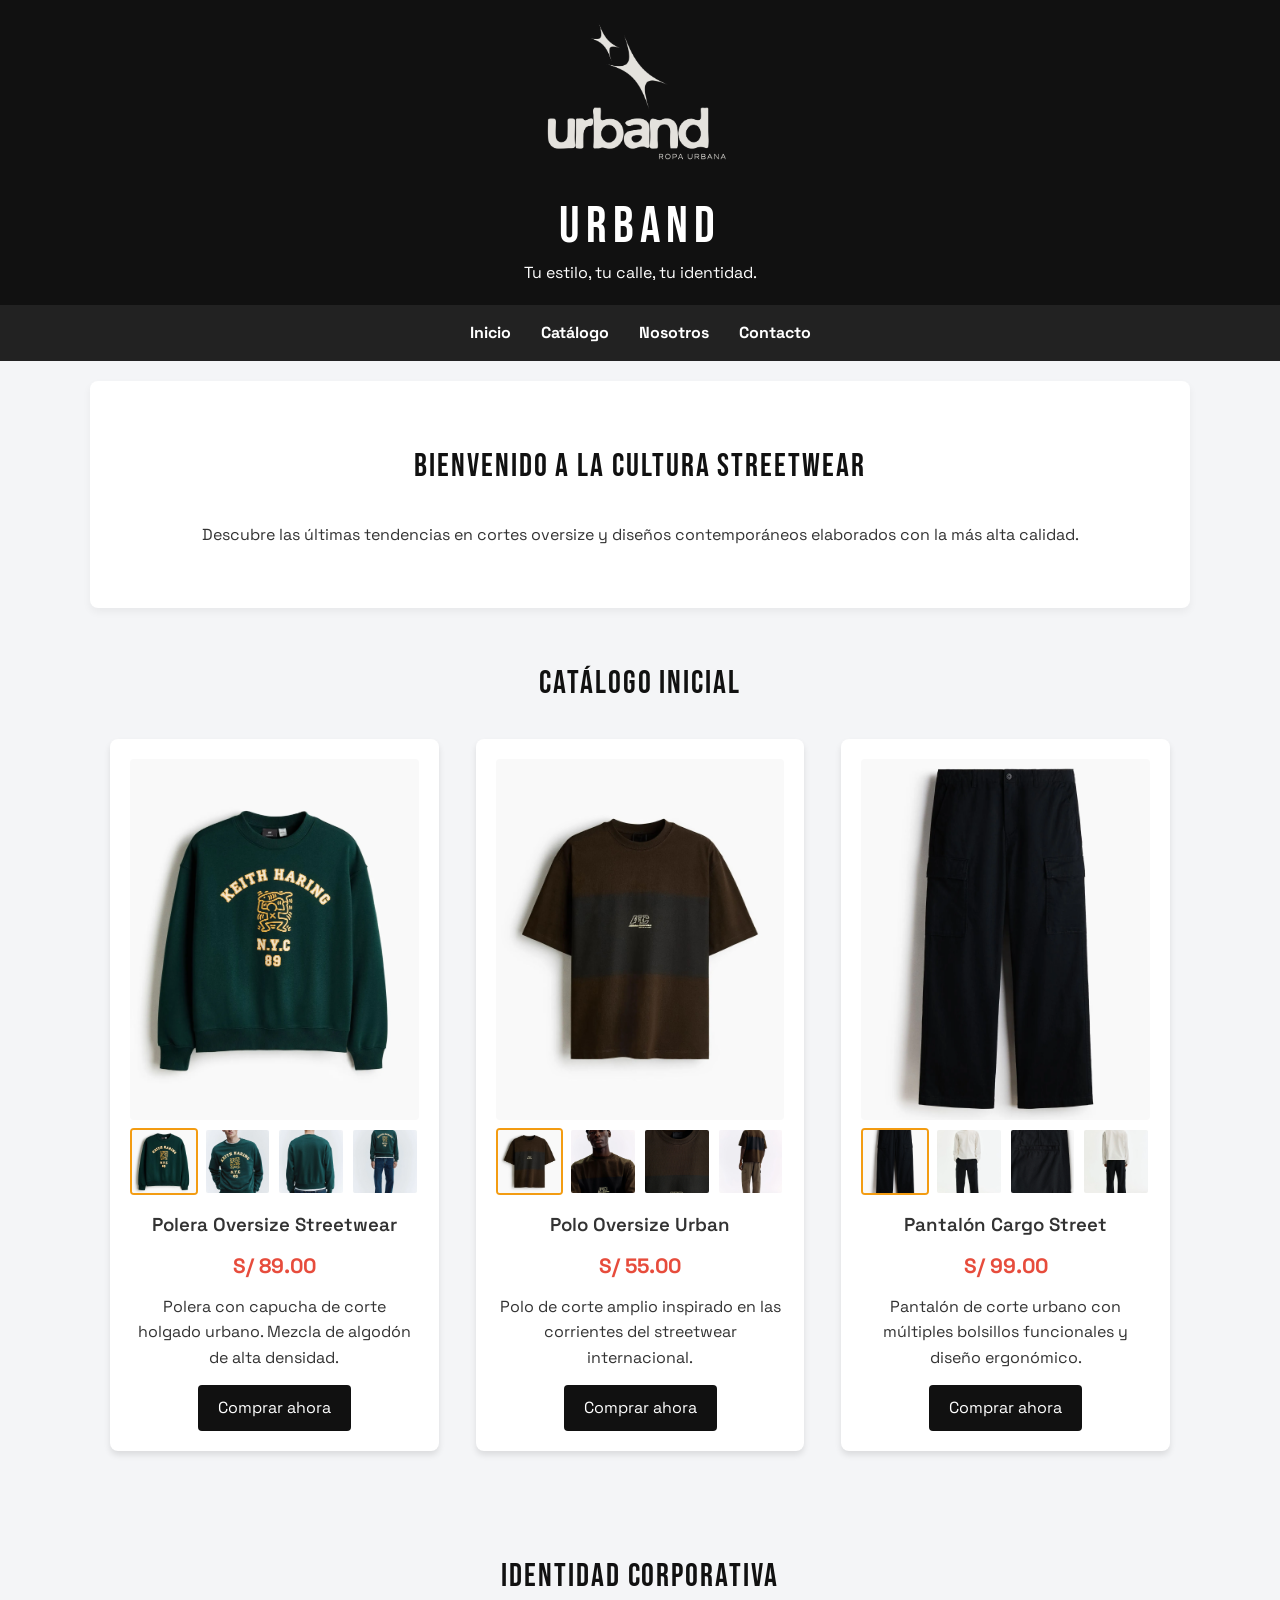
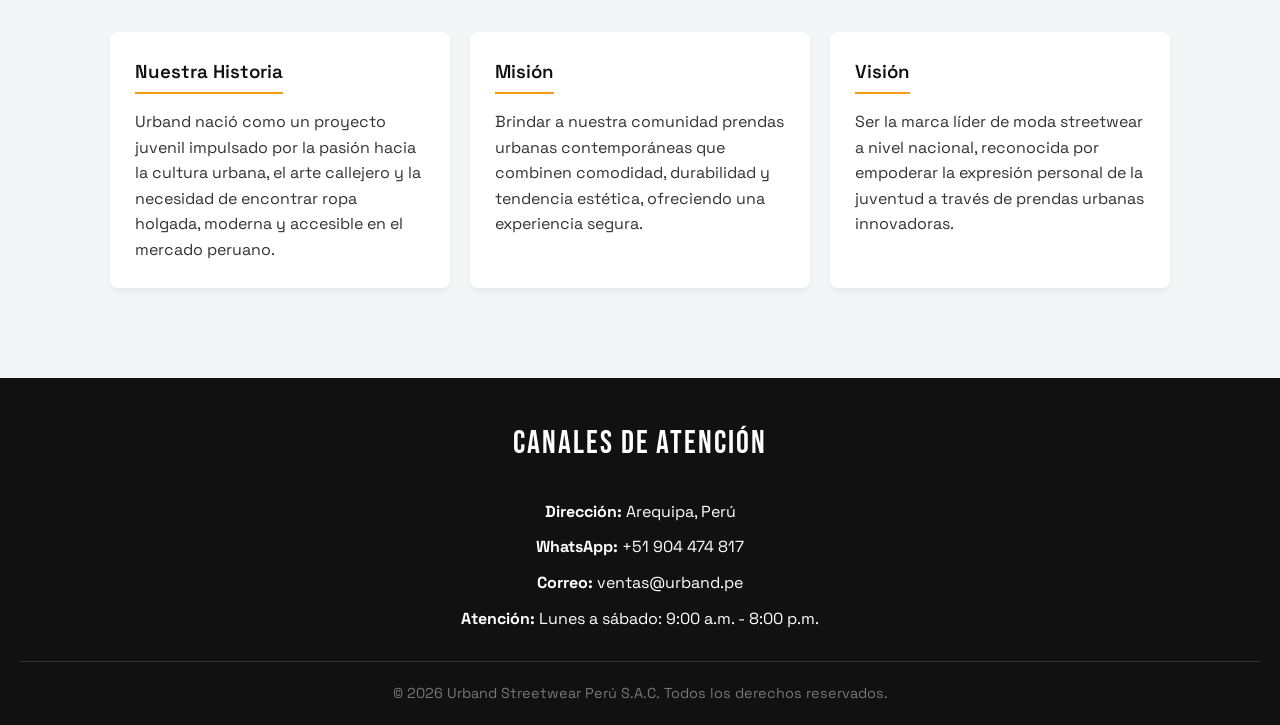
==== web/index.html @ 114df68d "web" ====
<!DOCTYPE html>
<html lang="es">
<head>
    <meta charset="UTF-8">
    <meta name="viewport" content="width=device-width, initial-scale=1.0">
    <title>Urband - Ropa Urbana</title>
    <link rel="stylesheet" href="css/styles.css">
</head>
<body>

    <header class="header">
        <div class="logo-container">
            <img src="img/logo blanco.png" alt="Logo de Urband" class="logo-img">
            <h1>URBAND</h1>
            <p>Tu estilo, tu calle, tu identidad.</p>
        </div>
        
        <nav class="navegacion">
            <ul>
                <li><a href="#inicio">Inicio</a></li>
                <li><a href="#catalogo">Catálogo</a></li>
                <li><a href="#nosotros">Nosotros</a></li>
                <li><a href="#contacto">Contacto</a></li>
            </ul>
        </nav>
    </header>

    <main>
        <section id="inicio" class="hero">
            <h2>Bienvenido a la cultura streetwear</h2>
            <p>Descubre las últimas tendencias en cortes oversize y diseños contemporáneos elaborados con la más alta calidad.</p>
        </section>

        <section id="catalogo" class="seccion-catalogo">
            <h2>Catálogo Inicial</h2>
            <div class="grid-productos">
                
                <article class="tarjeta-producto">
                    <div class="galeria-producto">
                        <input type="radio" name="galeria-polera" id="polera-1" checked>
                        <input type="radio" name="galeria-polera" id="polera-2">
                        <input type="radio" name="galeria-polera" id="polera-3">
                        <input type="radio" name="galeria-polera" id="polera-4">
                        <div class="galeria-principal">
                            <img class="vista-1" src="img/polera 2.webp" alt="Polera Oversize vista frontal">
                            <img class="vista-2" src="img/polera 1.webp" alt="Polera Oversize vista posterior">
                            <img class="vista-3" src="img/polera 3.webp" alt="Polera Oversize vista lateral">
                            <img class="vista-4" src="img/polera 4.webp" alt="Polera Oversize detalle">
                        </div>
                        <div class="galeria-miniaturas">
                            <label for="polera-1"><img src="img/polera 2.webp" alt="Ver vista frontal"></label>
                            <label for="polera-2"><img src="img/polera 1.webp" alt="Ver vista posterior"></label>
                            <label for="polera-3"><img src="img/polera 3.webp" alt="Ver vista lateral"></label>
                            <label for="polera-4"><img src="img/polera 4.webp" alt="Ver detalle"></label>
                        </div>
                    </div>
                    <h3>Polera Oversize Streetwear</h3>
                    <p class="precio">S/ 89.00</p>
                    <p class="descripcion">Polera con capucha de corte holgado urbano. Mezcla de algodón de alta densidad.</p>
                    <a href="#" class="btn-comprar">Comprar ahora</a>
                </article>

                <article class="tarjeta-producto">
                    <div class="galeria-producto">
                        <input type="radio" name="galeria-polo" id="polo-1" checked>
                        <input type="radio" name="galeria-polo" id="polo-2">
                        <input type="radio" name="galeria-polo" id="polo-3">
                        <input type="radio" name="galeria-polo" id="polo-4">
                        <div class="galeria-principal">
                            <img class="vista-1" src="img/polo 5.jpg" alt="Polo Oversize vista frontal">
                            <img class="vista-2" src="img/polo 3.webp" alt="Polo Oversize vista posterior">
                            <img class="vista-3" src="img/polo 4.jpg" alt="Polo Oversize vista lateral">
                            <img class="vista-4" src="img/polo 2.webp" alt="Polo Oversize detalle">
                        </div>
                        <div class="galeria-miniaturas">
                            <label for="polo-1"><img src="img/polo 5.jpg" alt="Ver vista frontal"></label>
                            <label for="polo-2"><img src="img/polo 3.webp" alt="Ver vista posterior"></label>
                            <label for="polo-3"><img src="img/polo 4.jpg" alt="Ver vista lateral"></label>
                            <label for="polo-4"><img src="img/polo 2.webp" alt="Ver detalle"></label>
                        </div>
                    </div>
                    <h3>Polo Oversize Urban</h3>
                    <p class="precio">S/ 55.00</p>
                    <p class="descripcion">Polo de corte amplio inspirado en las corrientes del streetwear internacional.</p>
                    <a href="#" class="btn-comprar">Comprar ahora</a>
                </article>

                <article class="tarjeta-producto">
                    <div class="galeria-producto">
                        <input type="radio" name="galeria-pantalon" id="pantalon-1" checked>
                        <input type="radio" name="galeria-pantalon" id="pantalon-2">
                        <input type="radio" name="galeria-pantalon" id="pantalon-3">
                        <input type="radio" name="galeria-pantalon" id="pantalon-4">
                        <div class="galeria-principal">
                            <img class="vista-1" src="img/pantalon 2.webp" alt="Pantalón Cargo vista frontal">
                            <img class="vista-2" src="img/pantalon 1.webp" alt="Pantalón Cargo vista posterior">
                            <img class="vista-3" src="img/pantalon 3.webp" alt="Pantalón Cargo vista lateral">
                            <img class="vista-4" src="img/pantalon 4.webp" alt="Pantalón Cargo detalle">
                        </div>
                        <div class="galeria-miniaturas">
                            <label for="pantalon-1"><img src="img/pantalon 2.webp" alt="Ver vista frontal"></label>
                            <label for="pantalon-2"><img src="img/pantalon 1.webp" alt="Ver vista posterior"></label>
                            <label for="pantalon-3"><img src="img/pantalon 3.webp" alt="Ver vista lateral"></label>
                            <label for="pantalon-4"><img src="img/pantalon 4.webp" alt="Ver detalle"></label>
                        </div>
                    </div>
                    <h3>Pantalón Cargo Street</h3>
                    <p class="precio">S/ 99.00</p>
                    <p class="descripcion">Pantalón de corte urbano con múltiples bolsillos funcionales y diseño ergonómico.</p>
                    <a href="#" class="btn-comprar">Comprar ahora</a>
                </article>

            </div>
        </section>

        <section id="nosotros" class="seccion-nosotros">
            <h2>Identidad Corporativa</h2>
            <div class="contenedor-identidad">
                <article class="caja-texto">
                    <h3>Nuestra Historia</h3>
                    <p>Urband nació como un proyecto juvenil impulsado por la pasión hacia la cultura urbana, el arte callejero y la necesidad de encontrar ropa holgada, moderna y accesible en el mercado peruano.</p>
                </article>
                <article class="caja-texto">
                    <h3>Misión</h3>
                    <p>Brindar a nuestra comunidad prendas urbanas contemporáneas que combinen comodidad, durabilidad y tendencia estética, ofreciendo una experiencia segura.</p>
                </article>
                <article class="caja-texto">
                    <h3>Visión</h3>
                    <p>Ser la marca líder de moda streetwear a nivel nacional, reconocida por empoderar la expresión personal de la juventud a través de prendas urbanas innovadoras.</p>
                </article>
            </div>
        </section>
    </main>

    <footer id="contacto" class="footer">
        <h2>Canales de Atención</h2>
        <div class="info-contacto">
            <p><strong>Dirección:</strong> Arequipa, Perú</p>
            <p><strong>WhatsApp:</strong> +51 904 474 817</p>
            <p><strong>Correo:</strong> ventas@urband.pe</p>
            <p><strong>Atención:</strong> Lunes a sábado: 9:00 a.m. - 8:00 p.m.</p>
        </div>
        <div class="copyright">
            <p>&copy; 2026 Urband Streetwear Perú S.A.C. Todos los derechos reservados.</p>
        </div>
    </footer>

</body>
</html>
---- web/css/styles.css ----
@import url('https://fonts.googleapis.com/css2?family=Bebas+Neue&family=Space+Grotesk:wght@400;500;600;700&display=swap');

* {
    margin: 0;
    padding: 0;
    box-sizing: border-box; 
}

body {
    font-family: 'Space Grotesk', sans-serif;
    line-height: 1.6;
    background-color: #f4f5f7;
    color: #333;
}

.header {
    background-color: #111;
    color: #fff;
    text-align: center;
}

.logo-container {
    padding: 20px;
}

.logo-img {
    max-height: 145px;
    margin-bottom: 28px;
}

.logo-container h1 {
    font-family: 'Bebas Neue', sans-serif;
    font-size: 3.2rem;
    font-weight: 400;
    letter-spacing: 0.12em;
    line-height: 1;
}

.logo-container p {
    margin-top: 8px;
}

.navegacion ul {
    list-style: none;
    display: flex;
    justify-content: center;
    background-color: #222;
    padding: 15px 0;
}

.navegacion li {
    margin: 0 15px;
}

.navegacion a {
    color: #fff;
    text-decoration: none;
    font-weight: bold;
    transition: color 0.3s; 
}

.navegacion a:hover {
    color: #f39c12; 
}

section {
    padding: 50px 20px;
    max-width: 1100px;
    margin: 0 auto;
}

h2 {
    font-family: 'Bebas Neue', sans-serif;
    font-weight: 400;
    letter-spacing: 0.06em;
    text-align: center;
    margin-bottom: 30px;
    font-size: 2em;
    color: #111;
}

h3 {
    font-weight: 600;
}

.hero {
    background-color: #fff;
    text-align: center;
    border-radius: 8px;
    margin-top: 20px;
    padding: 60px 20px;
    box-shadow: 0 4px 8px rgba(0,0,0,0.05);
}

.grid-productos {
    display: flex;
    justify-content: space-between;
    gap: 20px;
}

.tarjeta-producto {
    background-color: #fff;
    padding: 20px;
    border-radius: 8px;
    text-align: center;
    width: 31%;
    box-shadow: 0 4px 6px rgba(0,0,0,0.1);
    transition: transform 0.3s;
}

.tarjeta-producto:hover {
    transform: translateY(-5px);
}

.galeria-producto {
    margin-bottom: 15px;
}

.galeria-producto input {
    position: absolute;
    opacity: 0;
    pointer-events: none;
}

.galeria-principal {
    aspect-ratio: 4 / 5;
    overflow: hidden;
    border-radius: 4px;
    background-color: #f4f5f7;
}

.galeria-principal img {
    display: none;
    width: 100%;
    height: 100%;
    object-fit: cover;
}

.galeria-miniaturas {
    display: grid;
    grid-template-columns: repeat(4, 1fr);
    gap: 6px;
    margin-top: 8px;
}

.galeria-miniaturas label {
    aspect-ratio: 1;
    overflow: hidden;
    border: 2px solid transparent;
    border-radius: 4px;
    cursor: pointer;
    transition: border-color 0.3s;
}

.galeria-miniaturas img {
    width: 100%;
    height: 100%;
    object-fit: cover;
}

#polera-1:checked ~ .galeria-principal .vista-1,
#polo-1:checked ~ .galeria-principal .vista-1,
#pantalon-1:checked ~ .galeria-principal .vista-1 {
    display: block;
}

#polera-2:checked ~ .galeria-principal .vista-2,
#polo-2:checked ~ .galeria-principal .vista-2,
#pantalon-2:checked ~ .galeria-principal .vista-2 {
    display: block;
}

#polera-3:checked ~ .galeria-principal .vista-3,
#polo-3:checked ~ .galeria-principal .vista-3,
#pantalon-3:checked ~ .galeria-principal .vista-3 {
    display: block;
}

#polera-4:checked ~ .galeria-principal .vista-4,
#polo-4:checked ~ .galeria-principal .vista-4,
#pantalon-4:checked ~ .galeria-principal .vista-4 {
    display: block;
}

#polera-1:checked ~ .galeria-miniaturas label[for="polera-1"],
#polera-2:checked ~ .galeria-miniaturas label[for="polera-2"],
#polera-3:checked ~ .galeria-miniaturas label[for="polera-3"],
#polera-4:checked ~ .galeria-miniaturas label[for="polera-4"],
#polo-1:checked ~ .galeria-miniaturas label[for="polo-1"],
#polo-2:checked ~ .galeria-miniaturas label[for="polo-2"],
#polo-3:checked ~ .galeria-miniaturas label[for="polo-3"],
#polo-4:checked ~ .galeria-miniaturas label[for="polo-4"],
#pantalon-1:checked ~ .galeria-miniaturas label[for="pantalon-1"],
#pantalon-2:checked ~ .galeria-miniaturas label[for="pantalon-2"],
#pantalon-3:checked ~ .galeria-miniaturas label[for="pantalon-3"],
#pantalon-4:checked ~ .galeria-miniaturas label[for="pantalon-4"] {
    border-color: #f39c12;
}

.precio {
    font-size: 1.3em;
    font-weight: bold;
    color: #e74c3c;
    margin: 10px 0;
}

.btn-comprar {
    display: inline-block;
    background-color: #111;
    color: #fff;
    padding: 10px 20px;
    text-decoration: none;
    border-radius: 4px;
    margin-top: 15px;
    transition: background-color 0.3s;
}

.btn-comprar:hover {
    background-color: #f39c12;
}
.contenedor-identidad {
    display: flex;
    gap: 20px;
}

.caja-texto {
    background-color: #fff;
    padding: 25px;
    border-radius: 8px;
    flex: 1;
    box-shadow: 0 4px 6px rgba(0,0,0,0.05);
}

.caja-texto h3 {
    margin-bottom: 15px;
    color: #111;
    border-bottom: 2px solid #f39c12;
    display: inline-block;
    padding-bottom: 5px;
}

.footer {
    background-color: #111;
    color: #fff;
    text-align: center;
    padding: 40px 20px 20px;
    margin-top: 40px;
}

.footer h2 {
    color: #fff;
}

.info-contacto p {
    margin-bottom: 10px;
}

.copyright {
    margin-top: 30px;
    padding-top: 20px;
    border-top: 1px solid #333;
    font-size: 0.9em;
    color: #777;
}

@media (max-width: 768px) {
    .navegacion ul {
        flex-direction: column; 
        padding: 0;
    }

    .navegacion li {
        margin: 10px 0;
    }

    .grid-productos,
    .contenedor-identidad {
        flex-direction: column;
    }

    .tarjeta-producto {
        width: 100%;
    }
}
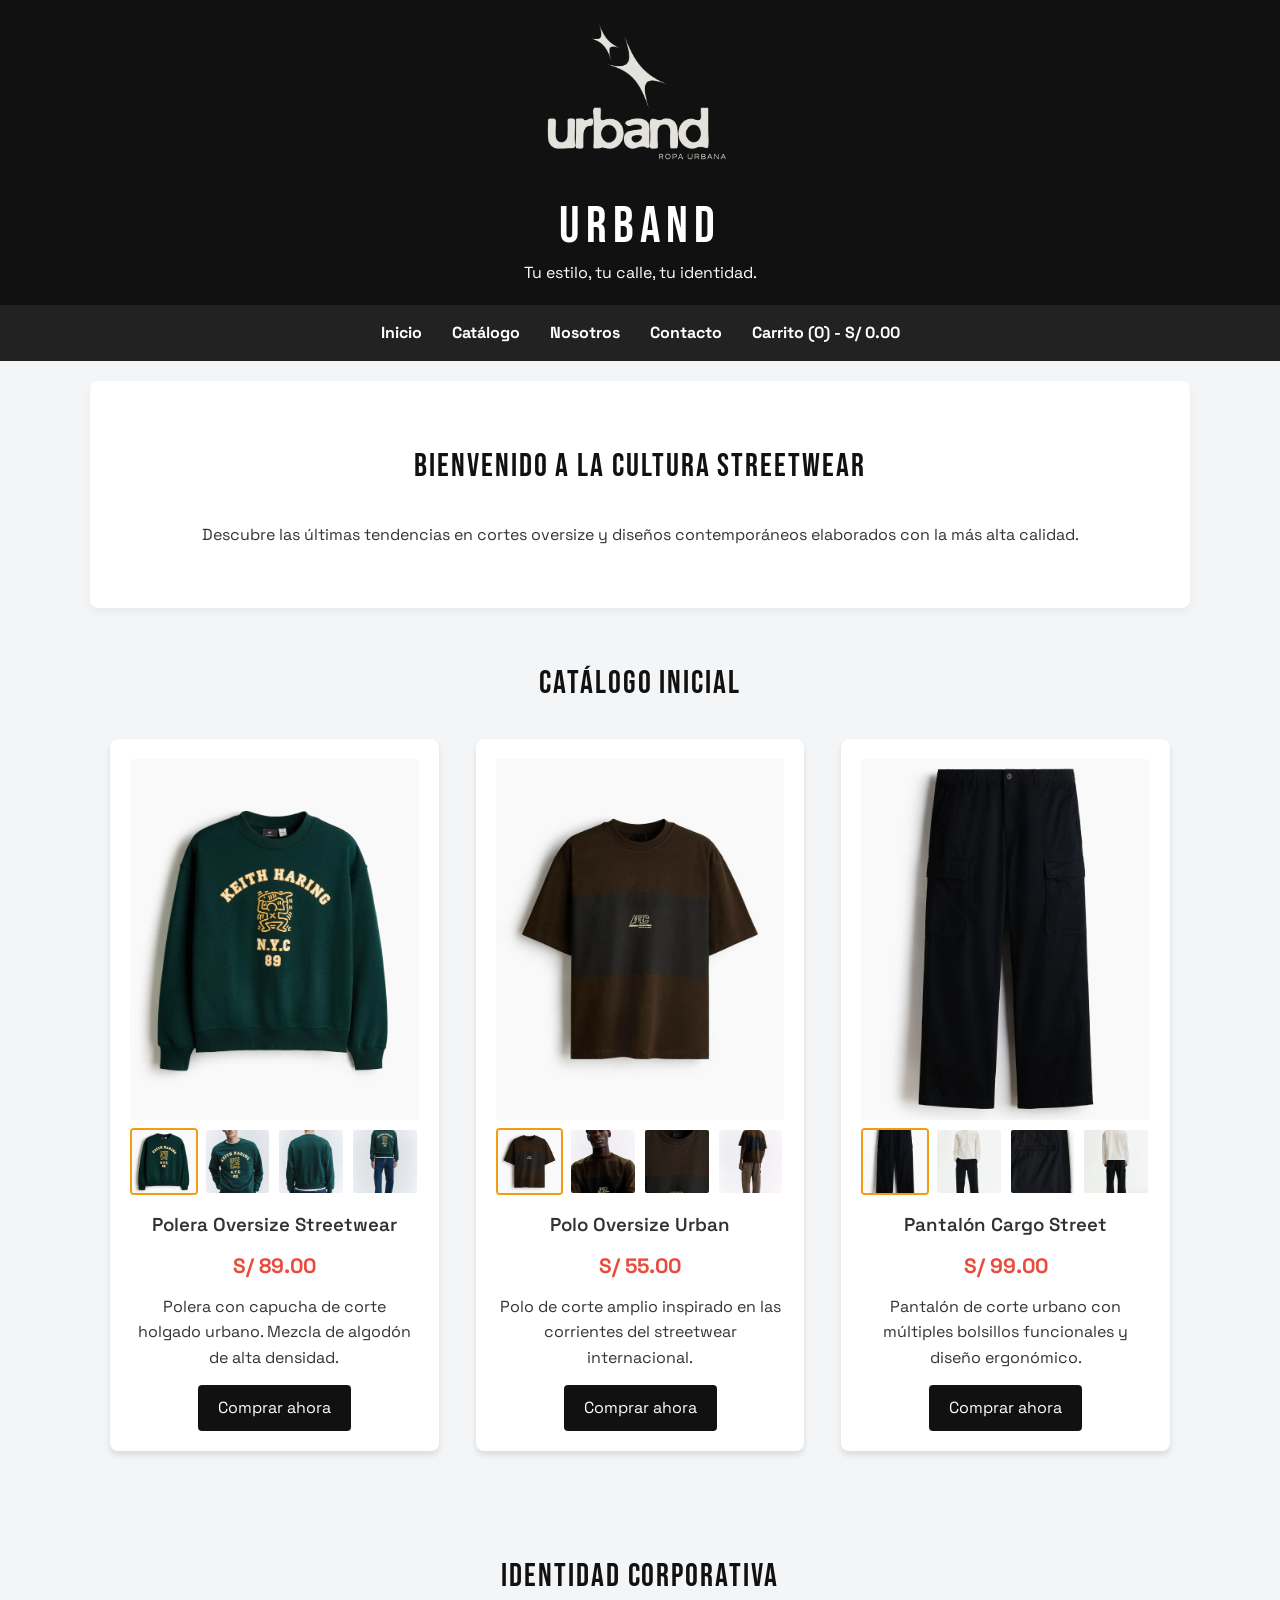
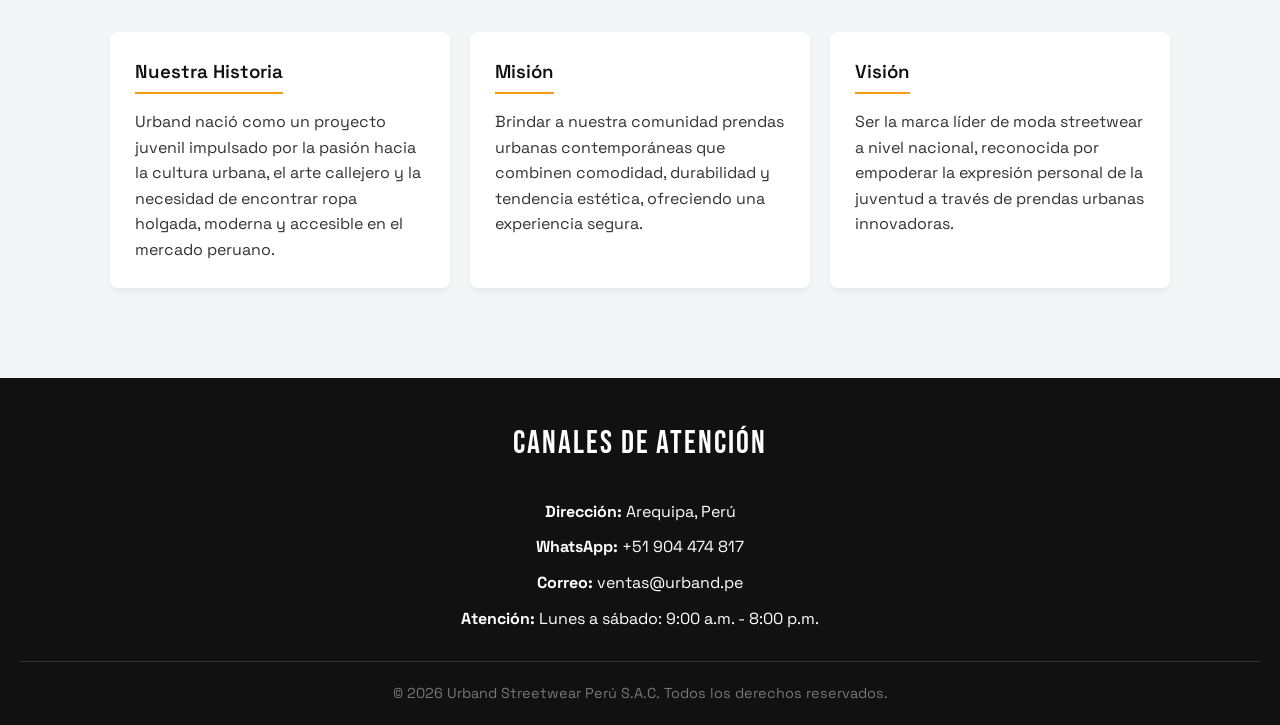
==== commit 68926a83: "Funcionalidad JS" ====
--- a/web/index.html
+++ b/web/index.html
@@ -21,6 +21,7 @@
                 <li><a href="#catalogo">Catálogo</a></li>
                 <li><a href="#nosotros">Nosotros</a></li>
                 <li><a href="#contacto">Contacto</a></li>
+                <li><a href="#" id="carrito" onclick="finalizarCompra(); return false;">Carrito (0) - S/ 0.00</a></li>
             </ul>
         </nav>
     </header>
@@ -57,7 +58,7 @@
                     <h3>Polera Oversize Streetwear</h3>
                     <p class="precio">S/ 89.00</p>
                     <p class="descripcion">Polera con capucha de corte holgado urbano. Mezcla de algodón de alta densidad.</p>
-                    <a href="#" class="btn-comprar">Comprar ahora</a>
+                    <a href="#" class="btn-comprar" onclick="agregarAlCarrito(89); return false;">Comprar ahora</a>
                 </article>
 
                 <article class="tarjeta-producto">
@@ -82,7 +83,7 @@
                     <h3>Polo Oversize Urban</h3>
                     <p class="precio">S/ 55.00</p>
                     <p class="descripcion">Polo de corte amplio inspirado en las corrientes del streetwear internacional.</p>
-                    <a href="#" class="btn-comprar">Comprar ahora</a>
+                    <a href="#" class="btn-comprar" onclick="agregarAlCarrito(55); return false;">Comprar ahora</a>
                 </article>
 
                 <article class="tarjeta-producto">
@@ -107,7 +108,7 @@
                     <h3>Pantalón Cargo Street</h3>
                     <p class="precio">S/ 99.00</p>
                     <p class="descripcion">Pantalón de corte urbano con múltiples bolsillos funcionales y diseño ergonómico.</p>
-                    <a href="#" class="btn-comprar">Comprar ahora</a>
+                    <a href="#" class="btn-comprar" onclick="agregarAlCarrito(99); return false;">Comprar ahora</a>
                 </article>
 
             </div>
@@ -145,5 +146,50 @@
         </div>
     </footer>
 
+    <script>
+        let cantidad = 0;
+        let total = 0;
+
+        function actualizarCarrito() {
+            document.getElementById("carrito").textContent = "Carrito (" + cantidad + ") - S/ " + total.toFixed(2);
+        }
+
+        function agregarAlCarrito(precio) {
+            cantidad++;
+            total += precio;
+            actualizarCarrito();
+        }
+
+        function finalizarCompra() {
+            if (cantidad === 0) {
+                alert("Tu carrito está vacío. Agrega una prenda para continuar.");
+                return;
+            }
+
+            let descuento = 0;
+
+            if (total >= 200) {
+                descuento = total * 0.1;
+            }
+
+            let totalPagar = total - descuento;
+
+            let confirmar = confirm(
+                "Prendas: " + cantidad + "\n" +
+                "Subtotal: S/ " + total.toFixed(2) + "\n" +
+                "Descuento: S/ " + descuento.toFixed(2) + "\n" +
+                "Total a pagar: S/ " + totalPagar.toFixed(2) + "\n\n" +
+                "¿Deseas finalizar tu compra?"
+            );
+
+            if (confirmar) {
+                alert("Gracias por tu compra en Urband");
+                cantidad = 0;
+                total = 0;
+                actualizarCarrito();
+            }
+        }
+    </script>
+
 </body>
-</html>+</html>
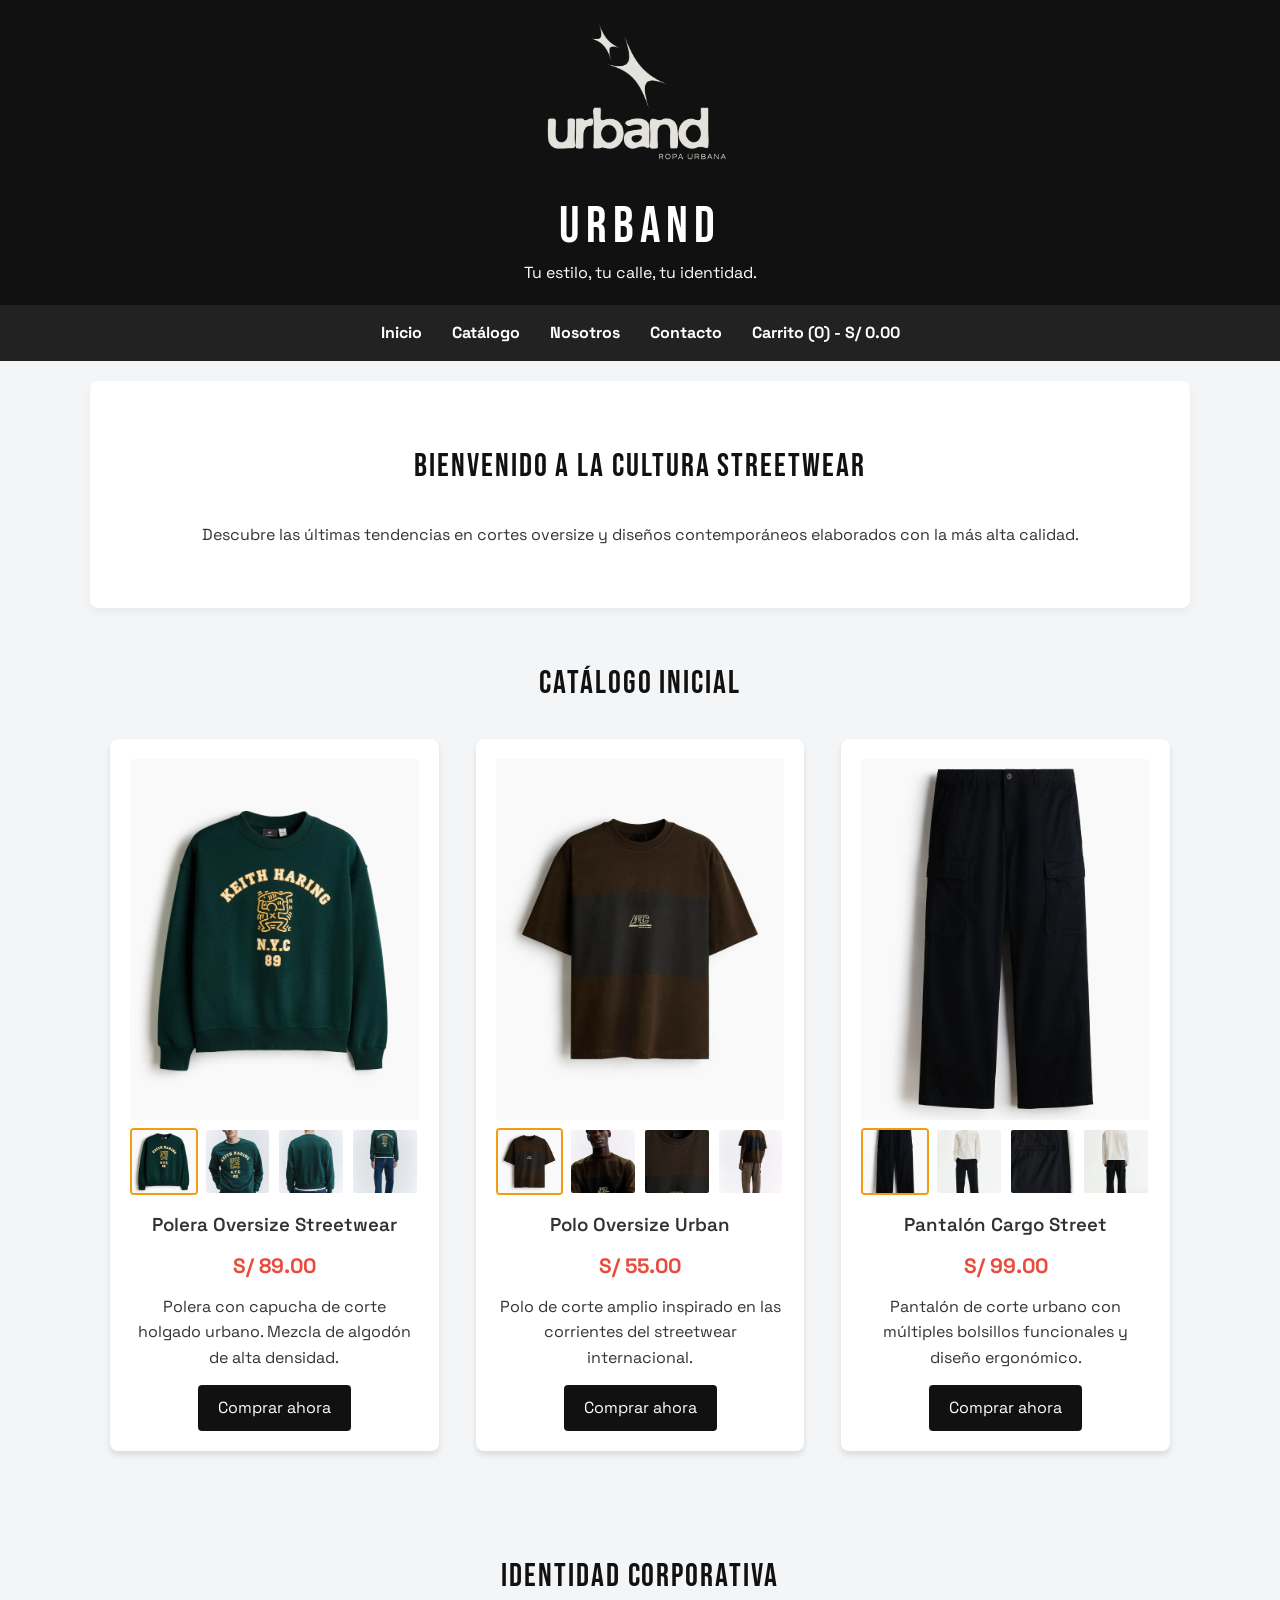
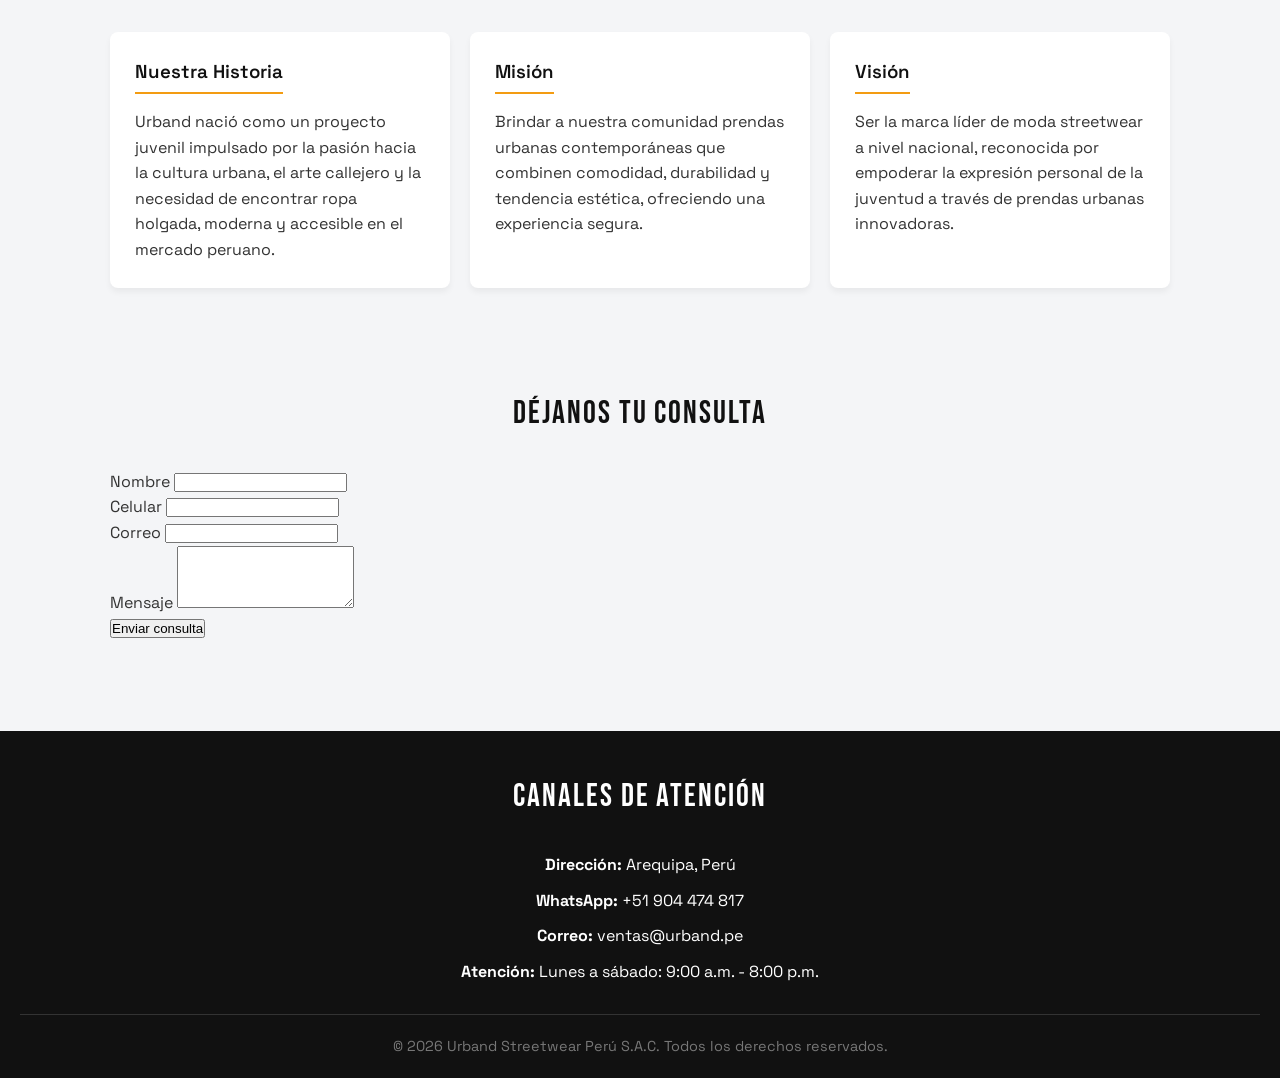
==== commit c90b367f: "2da funcionalidad JS" ====
--- a/web/index.html
+++ b/web/index.html
@@ -131,6 +131,38 @@
                 </article>
             </div>
         </section>
+
+        <section id="consulta" class="seccion-consulta">
+            <h2>Déjanos tu consulta</h2>
+            <form id="formulario-consulta" onsubmit="enviarConsulta(event)" novalidate>
+                <div class="campo">
+                    <label for="nombre">Nombre</label>
+                    <input type="text" id="nombre" name="nombre" maxlength="40" required>
+                    <span class="error" id="error-nombre"></span>
+                </div>
+
+                <div class="campo">
+                    <label for="telefono">Celular</label>
+                    <input type="tel" id="telefono" name="telefono" maxlength="9" required>
+                    <span class="error" id="error-telefono"></span>
+                </div>
+
+                <div class="campo campo-completo">
+                    <label for="correo">Correo</label>
+                    <input type="email" id="correo" name="correo" required>
+                    <span class="error" id="error-correo"></span>
+                </div>
+
+                <div class="campo campo-completo">
+                    <label for="mensaje">Mensaje</label>
+                    <textarea id="mensaje" name="mensaje" rows="4" maxlength="300" required></textarea>
+                    <span class="error" id="error-mensaje"></span>
+                </div>
+
+                <button type="submit" class="btn-enviar">Enviar consulta</button>
+                <p id="resultado-consulta"></p>
+            </form>
+        </section>
     </main>
 
     <footer id="contacto" class="footer">
@@ -189,6 +221,38 @@
                 actualizarCarrito();
             }
         }
+
+        function mostrarError(id, mensaje) {
+            document.getElementById("error-" + id).textContent = mensaje;
+        }
+
+        function validarCampo(id, condicion, mensaje) {
+            mostrarError(id, condicion ? "" : mensaje);
+            return condicion;
+        }
+
+        function enviarConsulta(evento) {
+            evento.preventDefault();
+
+            let nombre = document.getElementById("nombre").value.trim();
+            let correo = document.getElementById("correo").value.trim();
+            let telefono = document.getElementById("telefono").value.trim();
+            let mensaje = document.getElementById("mensaje").value.trim();
+
+            let nombreValido = validarCampo("nombre", /^[A-Za-zÁÉÍÓÚáéíóúÑñ ]{3,}$/.test(nombre), "Ingresa un nombre de al menos 3 letras.");
+            let correoValido = validarCampo("correo", /^[^\s@]+@[^\s@]+\.[^\s@]+$/.test(correo), "Ingresa un correo válido.");
+            let telefonoValido = validarCampo("telefono", /^9\d{8}$/.test(telefono), "Ingresa un celular de 9 dígitos que empiece con 9.");
+            let mensajeValido = validarCampo("mensaje", mensaje.length >= 10, "El mensaje debe tener al menos 10 caracteres.");
+
+            let resultado = document.getElementById("resultado-consulta");
+
+            if (nombreValido && correoValido && telefonoValido && mensajeValido) {
+                resultado.textContent = "Gracias " + nombre + ", recibimos tu consulta.";
+                document.getElementById("formulario-consulta").reset();
+            } else {
+                resultado.textContent = "";
+            }
+        }
     </script>
 
 </body>
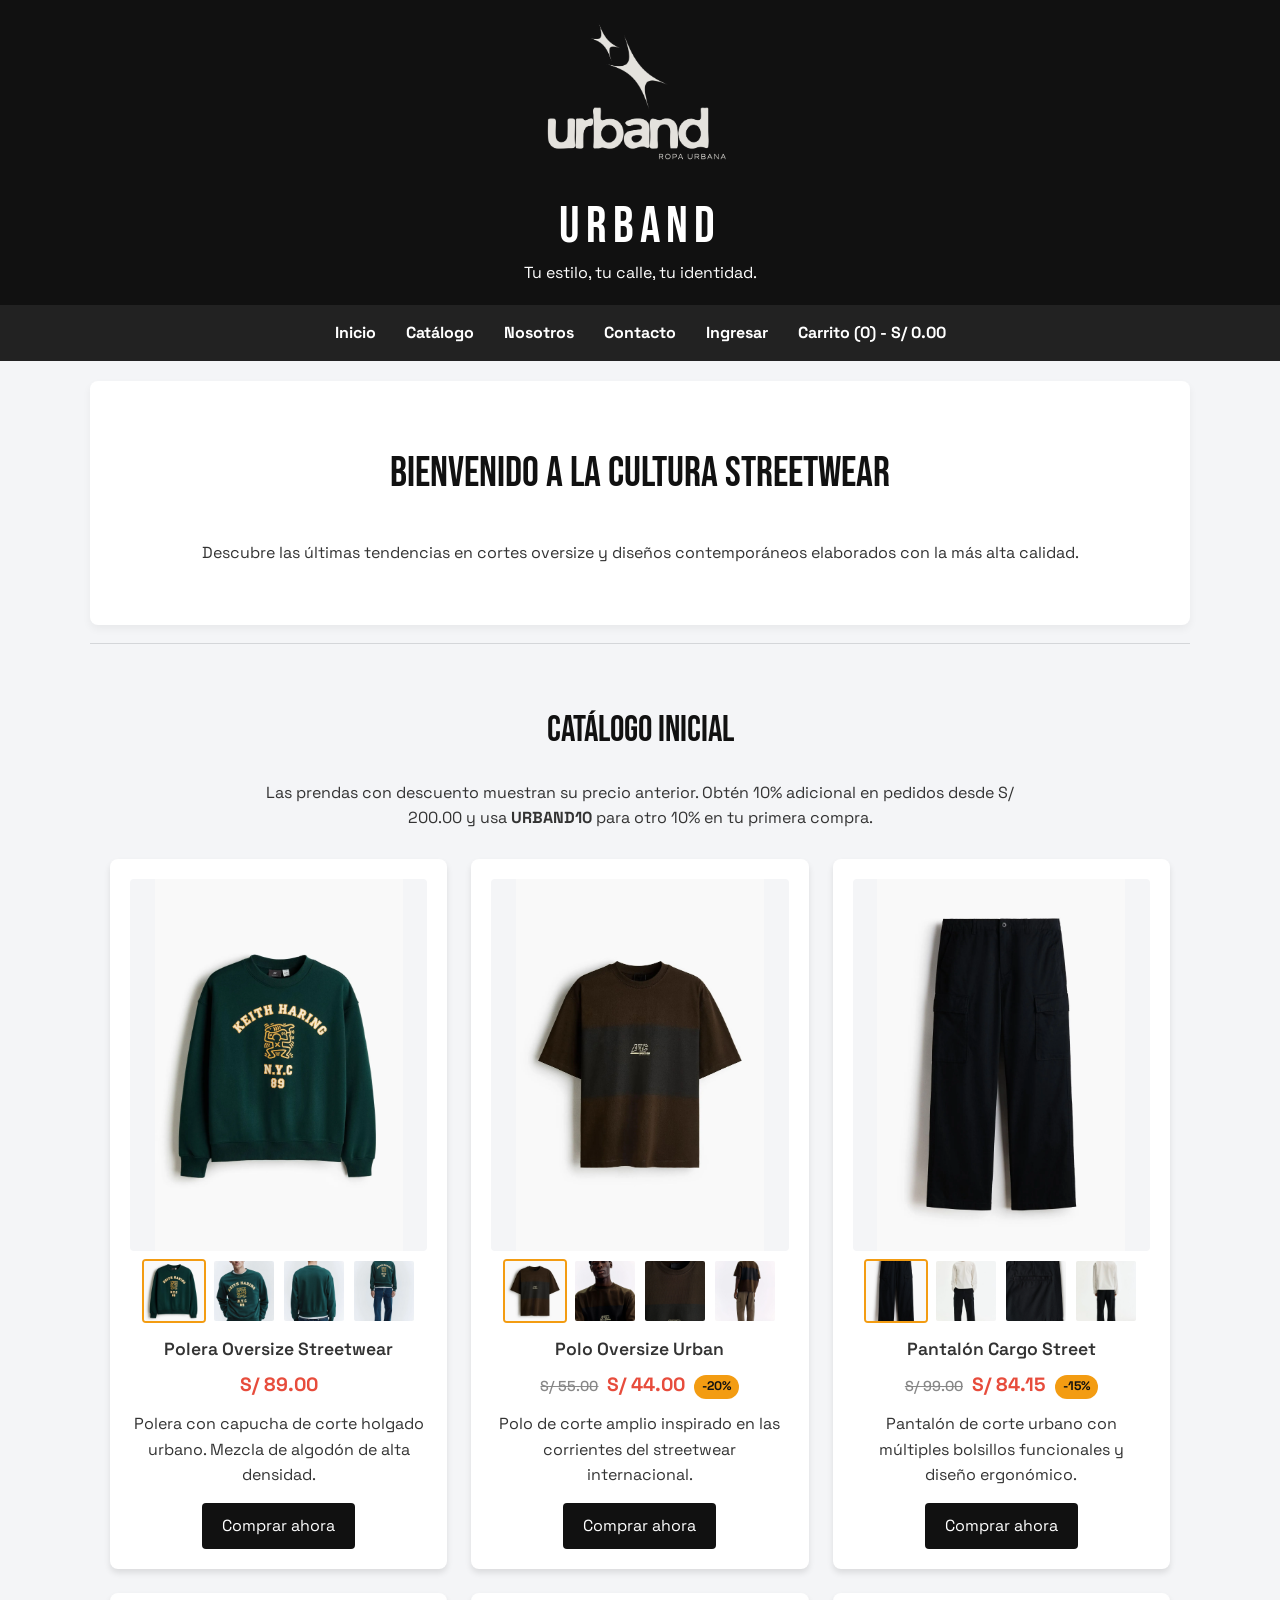
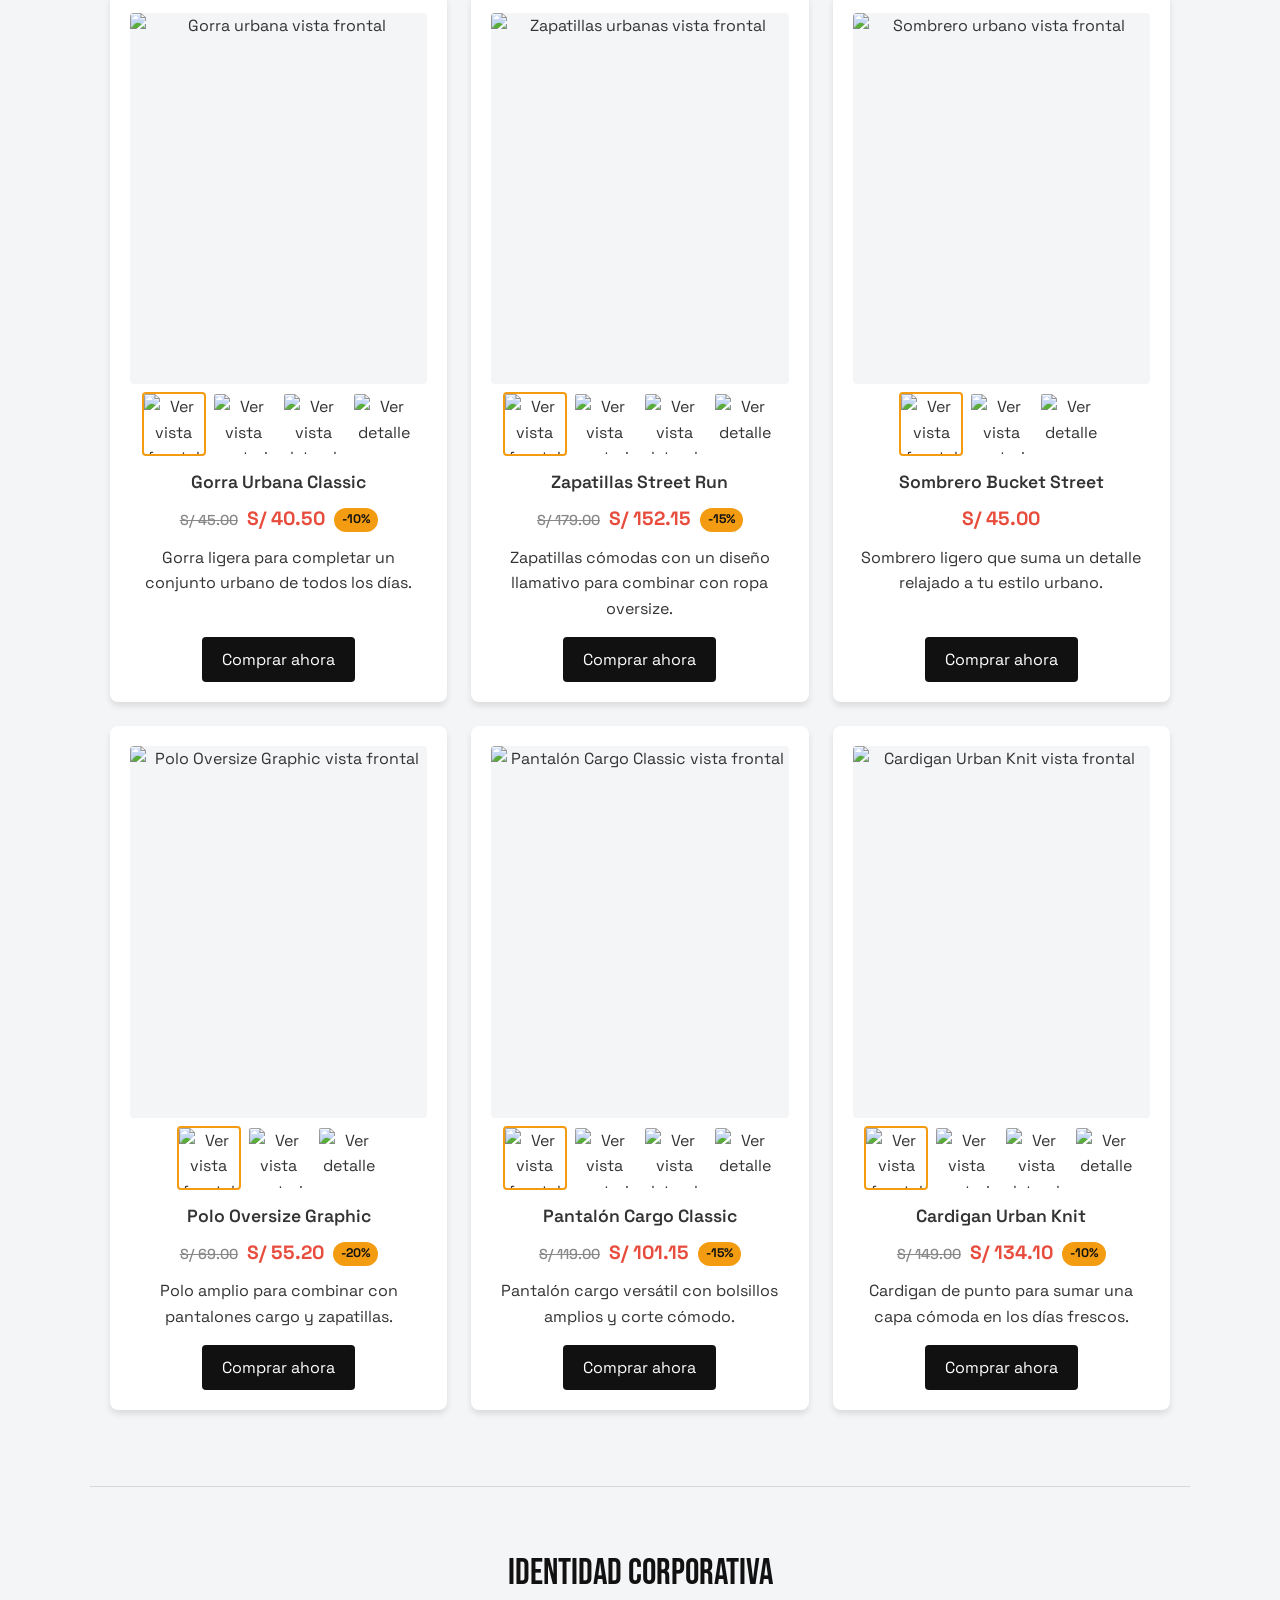
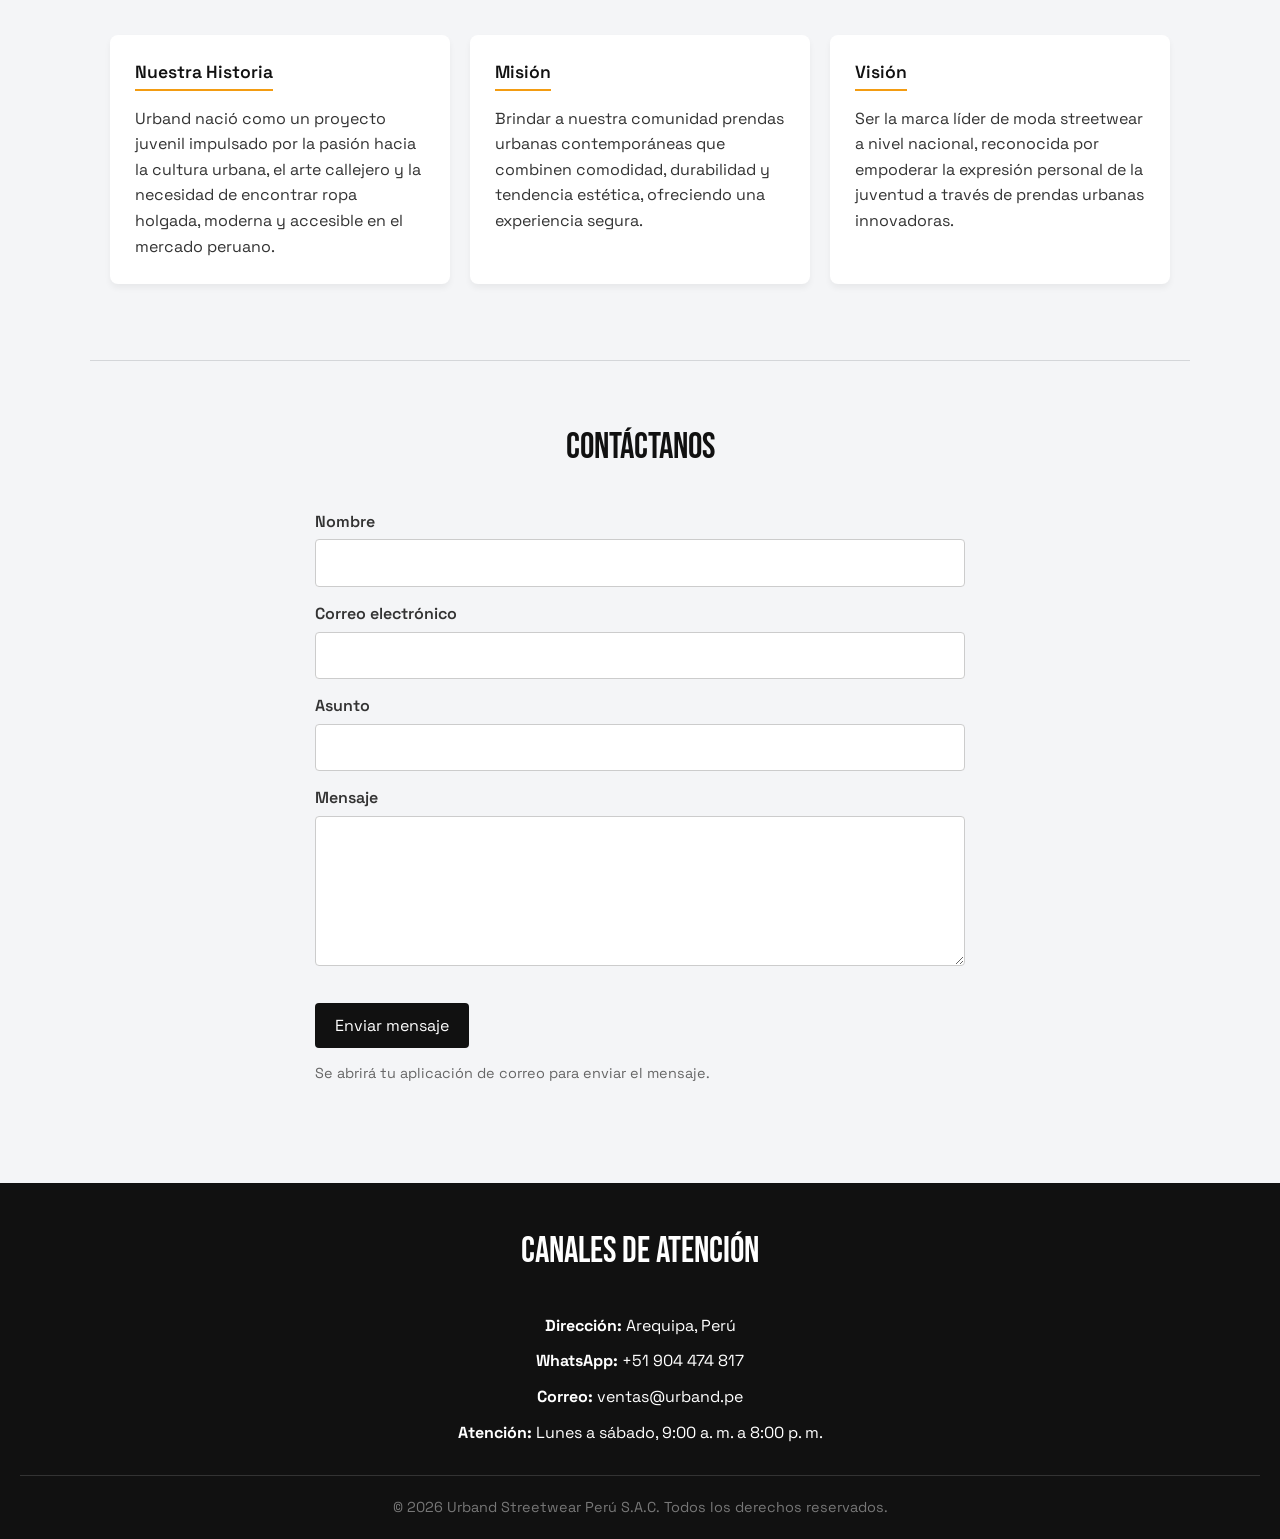
==== commit e1a3a7fd: "vers. final del html" ====
--- a/web/index.html
+++ b/web/index.html
@@ -21,7 +21,8 @@
                 <li><a href="#catalogo">Catálogo</a></li>
                 <li><a href="#nosotros">Nosotros</a></li>
                 <li><a href="#contacto">Contacto</a></li>
-                <li><a href="#" id="carrito" onclick="finalizarCompra(); return false;">Carrito (0) - S/ 0.00</a></li>
+                <li><a href="#" id="usuario" onclick="clickUsuario(); return false;">Ingresar</a></li>
+                <li><a href="#" id="carrito" onclick="abrirCarrito(); return false;">Carrito (0) - S/ 0.00</a></li>
             </ul>
         </nav>
     </header>
@@ -34,6 +35,7 @@
 
         <section id="catalogo" class="seccion-catalogo">
             <h2>Catálogo Inicial</h2>
+            <p class="aviso-catalogo">Las prendas con descuento muestran su precio anterior. Obtén 10% adicional en pedidos desde S/ 200.00 y usa <strong>URBAND10</strong> para otro 10% en tu primera compra.</p>
             <div class="grid-productos">
                 
                 <article class="tarjeta-producto">
@@ -58,7 +60,7 @@
                     <h3>Polera Oversize Streetwear</h3>
                     <p class="precio">S/ 89.00</p>
                     <p class="descripcion">Polera con capucha de corte holgado urbano. Mezcla de algodón de alta densidad.</p>
-                    <a href="#" class="btn-comprar" onclick="agregarAlCarrito(89); return false;">Comprar ahora</a>
+                    <a href="#" class="btn-comprar" onclick="agregarAlCarrito('Polera Oversize Streetwear', 89); return false;">Comprar ahora</a>
                 </article>
 
                 <article class="tarjeta-producto">
@@ -81,9 +83,9 @@
                         </div>
                     </div>
                     <h3>Polo Oversize Urban</h3>
-                    <p class="precio">S/ 55.00</p>
+                    <p class="precio"><span class="precio-anterior">S/ 55.00</span> S/ 44.00 <span class="etiqueta-dcto">-20%</span></p>
                     <p class="descripcion">Polo de corte amplio inspirado en las corrientes del streetwear internacional.</p>
-                    <a href="#" class="btn-comprar" onclick="agregarAlCarrito(55); return false;">Comprar ahora</a>
+                    <a href="#" class="btn-comprar" onclick="agregarAlCarrito('Polo Oversize Urban', 44); return false;">Comprar ahora</a>
                 </article>
 
                 <article class="tarjeta-producto">
@@ -106,9 +108,153 @@
                         </div>
                     </div>
                     <h3>Pantalón Cargo Street</h3>
-                    <p class="precio">S/ 99.00</p>
+                    <p class="precio"><span class="precio-anterior">S/ 99.00</span> S/ 84.15 <span class="etiqueta-dcto">-15%</span></p>
                     <p class="descripcion">Pantalón de corte urbano con múltiples bolsillos funcionales y diseño ergonómico.</p>
-                    <a href="#" class="btn-comprar" onclick="agregarAlCarrito(99); return false;">Comprar ahora</a>
+                    <a href="#" class="btn-comprar" onclick="agregarAlCarrito('Pantalón Cargo Street', 84.15); return false;">Comprar ahora</a>
+                </article>
+
+                <article class="tarjeta-producto">
+                    <div class="galeria-producto">
+                        <input type="radio" name="galeria-gorra" id="gorra-1" checked>
+                        <input type="radio" name="galeria-gorra" id="gorra-2">
+                        <input type="radio" name="galeria-gorra" id="gorra-3">
+                        <input type="radio" name="galeria-gorra" id="gorra-4">
+                        <div class="galeria-principal">
+                            <img class="vista-1" src="img/gorra1.jpg" alt="Gorra urbana vista frontal">
+                            <img class="vista-2" src="img/gorra2.jpg" alt="Gorra urbana vista posterior">
+                            <img class="vista-3" src="img/gorra3.jpg" alt="Gorra urbana vista lateral">
+                            <img class="vista-4" src="img/gorra4.jpg" alt="Gorra urbana detalle">
+                        </div>
+                        <div class="galeria-miniaturas">
+                            <label for="gorra-1"><img src="img/gorra1.jpg" alt="Ver vista frontal"></label>
+                            <label for="gorra-2"><img src="img/gorra2.jpg" alt="Ver vista posterior"></label>
+                            <label for="gorra-3"><img src="img/gorra3.jpg" alt="Ver vista lateral"></label>
+                            <label for="gorra-4"><img src="img/gorra4.jpg" alt="Ver detalle"></label>
+                        </div>
+                    </div>
+                    <h3>Gorra Urbana Classic</h3>
+                    <p class="precio"><span class="precio-anterior">S/ 45.00</span> S/ 40.50 <span class="etiqueta-dcto">-10%</span></p>
+                    <p class="descripcion">Gorra ligera para completar un conjunto urbano de todos los días.</p>
+                    <a href="#" class="btn-comprar" onclick="agregarAlCarrito('Gorra Urbana Classic', 40.50); return false;">Comprar ahora</a>
+                </article>
+
+                <article class="tarjeta-producto">
+                    <div class="galeria-producto">
+                        <input type="radio" name="galeria-zapatilla" id="zapatilla-1" checked>
+                        <input type="radio" name="galeria-zapatilla" id="zapatilla-2">
+                        <input type="radio" name="galeria-zapatilla" id="zapatilla-3">
+                        <input type="radio" name="galeria-zapatilla" id="zapatilla-4">
+                        <div class="galeria-principal">
+                            <img class="vista-1" src="img/zapatilla1.jpg" alt="Zapatillas urbanas vista frontal">
+                            <img class="vista-2" src="img/zapatilla2.jpg" alt="Zapatillas urbanas vista posterior">
+                            <img class="vista-3" src="img/zapatilla3.jpg" alt="Zapatillas urbanas vista lateral">
+                            <img class="vista-4" src="img/zapatilla4.jpg" alt="Zapatillas urbanas detalle">
+                        </div>
+                        <div class="galeria-miniaturas">
+                            <label for="zapatilla-1"><img src="img/zapatilla1.jpg" alt="Ver vista frontal"></label>
+                            <label for="zapatilla-2"><img src="img/zapatilla2.jpg" alt="Ver vista posterior"></label>
+                            <label for="zapatilla-3"><img src="img/zapatilla3.jpg" alt="Ver vista lateral"></label>
+                            <label for="zapatilla-4"><img src="img/zapatilla4.jpg" alt="Ver detalle"></label>
+                        </div>
+                    </div>
+                    <h3>Zapatillas Street Run</h3>
+                    <p class="precio"><span class="precio-anterior">S/ 179.00</span> S/ 152.15 <span class="etiqueta-dcto">-15%</span></p>
+                    <p class="descripcion">Zapatillas cómodas con un diseño llamativo para combinar con ropa oversize.</p>
+                    <a href="#" class="btn-comprar" onclick="agregarAlCarrito('Zapatillas Street Run', 152.15); return false;">Comprar ahora</a>
+                </article>
+
+                <article class="tarjeta-producto">
+                    <div class="galeria-producto">
+                        <input type="radio" name="galeria-sombrero" id="sombrero-1" checked>
+                        <input type="radio" name="galeria-sombrero" id="sombrero-2">
+                        <input type="radio" name="galeria-sombrero" id="sombrero-3">
+                        <div class="galeria-principal">
+                            <img class="vista-1" src="img/sombrero1.webp" alt="Sombrero urbano vista frontal">
+                            <img class="vista-2" src="img/sombrero2.webp" alt="Sombrero urbano vista posterior">
+                            <img class="vista-3" src="img/sombrero3.webp" alt="Sombrero urbano detalle">
+                        </div>
+                        <div class="galeria-miniaturas">
+                            <label for="sombrero-1"><img src="img/sombrero1.webp" alt="Ver vista frontal"></label>
+                            <label for="sombrero-2"><img src="img/sombrero2.webp" alt="Ver vista posterior"></label>
+                            <label for="sombrero-3"><img src="img/sombrero3.webp" alt="Ver detalle"></label>
+                        </div>
+                    </div>
+                    <h3>Sombrero Bucket Street</h3>
+                    <p class="precio">S/ 45.00</p>
+                    <p class="descripcion">Sombrero ligero que suma un detalle relajado a tu estilo urbano.</p>
+                    <a href="#" class="btn-comprar" onclick="agregarAlCarrito('Sombrero Bucket Street', 45); return false;">Comprar ahora</a>
+                </article>
+
+                <article class="tarjeta-producto">
+                    <div class="galeria-producto">
+                        <input type="radio" name="galeria-poloover" id="poloover-1" checked>
+                        <input type="radio" name="galeria-poloover" id="poloover-2">
+                        <input type="radio" name="galeria-poloover" id="poloover-3">
+                        <div class="galeria-principal">
+                            <img class="vista-1" src="img/poloover1.webp" alt="Polo Oversize Graphic vista frontal">
+                            <img class="vista-2" src="img/poloover2.webp" alt="Polo Oversize Graphic vista posterior">
+                            <img class="vista-3" src="img/poloover3.webp" alt="Polo Oversize Graphic detalle">
+                        </div>
+                        <div class="galeria-miniaturas">
+                            <label for="poloover-1"><img src="img/poloover1.webp" alt="Ver vista frontal"></label>
+                            <label for="poloover-2"><img src="img/poloover2.webp" alt="Ver vista posterior"></label>
+                            <label for="poloover-3"><img src="img/poloover3.webp" alt="Ver detalle"></label>
+                        </div>
+                    </div>
+                    <h3>Polo Oversize Graphic</h3>
+                    <p class="precio"><span class="precio-anterior">S/ 69.00</span> S/ 55.20 <span class="etiqueta-dcto">-20%</span></p>
+                    <p class="descripcion">Polo amplio para combinar con pantalones cargo y zapatillas.</p>
+                    <a href="#" class="btn-comprar" onclick="agregarAlCarrito('Polo Oversize Graphic', 55.20); return false;">Comprar ahora</a>
+                </article>
+
+                <article class="tarjeta-producto">
+                    <div class="galeria-producto">
+                        <input type="radio" name="galeria-cargo" id="cargo-1" checked>
+                        <input type="radio" name="galeria-cargo" id="cargo-2">
+                        <input type="radio" name="galeria-cargo" id="cargo-3">
+                        <input type="radio" name="galeria-cargo" id="cargo-4">
+                        <div class="galeria-principal">
+                            <img class="vista-1" src="img/cargo1.webp" alt="Pantalón Cargo Classic vista frontal">
+                            <img class="vista-2" src="img/cargo2.webp" alt="Pantalón Cargo Classic vista posterior">
+                            <img class="vista-3" src="img/cargo3.webp" alt="Pantalón Cargo Classic vista lateral">
+                            <img class="vista-4" src="img/cargo4.webp" alt="Pantalón Cargo Classic detalle">
+                        </div>
+                        <div class="galeria-miniaturas">
+                            <label for="cargo-1"><img src="img/cargo1.webp" alt="Ver vista frontal"></label>
+                            <label for="cargo-2"><img src="img/cargo2.webp" alt="Ver vista posterior"></label>
+                            <label for="cargo-3"><img src="img/cargo3.webp" alt="Ver vista lateral"></label>
+                            <label for="cargo-4"><img src="img/cargo4.webp" alt="Ver detalle"></label>
+                        </div>
+                    </div>
+                    <h3>Pantalón Cargo Classic</h3>
+                    <p class="precio"><span class="precio-anterior">S/ 119.00</span> S/ 101.15 <span class="etiqueta-dcto">-15%</span></p>
+                    <p class="descripcion">Pantalón cargo versátil con bolsillos amplios y corte cómodo.</p>
+                    <a href="#" class="btn-comprar" onclick="agregarAlCarrito('Pantalón Cargo Classic', 101.15); return false;">Comprar ahora</a>
+                </article>
+
+                <article class="tarjeta-producto">
+                    <div class="galeria-producto">
+                        <input type="radio" name="galeria-cardigan" id="cardigan-1" checked>
+                        <input type="radio" name="galeria-cardigan" id="cardigan-2">
+                        <input type="radio" name="galeria-cardigan" id="cardigan-3">
+                        <input type="radio" name="galeria-cardigan" id="cardigan-4">
+                        <div class="galeria-principal">
+                            <img class="vista-1" src="img/cardigan1.webp" alt="Cardigan Urban Knit vista frontal">
+                            <img class="vista-2" src="img/cardigan2.webp" alt="Cardigan Urban Knit vista posterior">
+                            <img class="vista-3" src="img/cardigan3.webp" alt="Cardigan Urban Knit vista lateral">
+                            <img class="vista-4" src="img/cardigan4.webp" alt="Cardigan Urban Knit detalle">
+                        </div>
+                        <div class="galeria-miniaturas">
+                            <label for="cardigan-1"><img src="img/cardigan1.webp" alt="Ver vista frontal"></label>
+                            <label for="cardigan-2"><img src="img/cardigan2.webp" alt="Ver vista posterior"></label>
+                            <label for="cardigan-3"><img src="img/cardigan3.webp" alt="Ver vista lateral"></label>
+                            <label for="cardigan-4"><img src="img/cardigan4.webp" alt="Ver detalle"></label>
+                        </div>
+                    </div>
+                    <h3>Cardigan Urban Knit</h3>
+                    <p class="precio"><span class="precio-anterior">S/ 149.00</span> S/ 134.10 <span class="etiqueta-dcto">-10%</span></p>
+                    <p class="descripcion">Cardigan de punto para sumar una capa cómoda en los días frescos.</p>
+                    <a href="#" class="btn-comprar" onclick="agregarAlCarrito('Cardigan Urban Knit', 134.10); return false;">Comprar ahora</a>
                 </article>
 
             </div>
@@ -131,65 +277,382 @@
                 </article>
             </div>
         </section>
-
-        <section id="consulta" class="seccion-consulta">
-            <h2>Déjanos tu consulta</h2>
-            <form id="formulario-consulta" onsubmit="enviarConsulta(event)" novalidate>
-                <div class="campo">
-                    <label for="nombre">Nombre</label>
-                    <input type="text" id="nombre" name="nombre" maxlength="40" required>
-                    <span class="error" id="error-nombre"></span>
+    </main>
+
+    <section id="contacto" class="seccion-contacto">
+        <h2>Contáctanos</h2>
+        <div class="contenedor-contacto">
+            <form class="formulario-contacto" onsubmit="enviarContacto(event)">
+                <div class="campo-contacto">
+                    <label for="contacto-nombre">Nombre</label>
+                    <input type="text" id="contacto-nombre" name="nombre" required>
                 </div>
-
-                <div class="campo">
-                    <label for="telefono">Celular</label>
-                    <input type="tel" id="telefono" name="telefono" maxlength="9" required>
-                    <span class="error" id="error-telefono"></span>
+                <div class="campo-contacto">
+                    <label for="contacto-correo">Correo electrónico</label>
+                    <input type="email" id="contacto-correo" name="correo" required>
                 </div>
-
-                <div class="campo campo-completo">
-                    <label for="correo">Correo</label>
-                    <input type="email" id="correo" name="correo" required>
-                    <span class="error" id="error-correo"></span>
+                <div class="campo-contacto">
+                    <label for="contacto-asunto">Asunto</label>
+                    <input type="text" id="contacto-asunto" name="asunto" required>
                 </div>
-
-                <div class="campo campo-completo">
-                    <label for="mensaje">Mensaje</label>
-                    <textarea id="mensaje" name="mensaje" rows="4" maxlength="300" required></textarea>
-                    <span class="error" id="error-mensaje"></span>
+                <div class="campo-contacto">
+                    <label for="contacto-mensaje">Mensaje</label>
+                    <textarea id="contacto-mensaje" name="mensaje" rows="5" required></textarea>
                 </div>
-
-                <button type="submit" class="btn-enviar">Enviar consulta</button>
-                <p id="resultado-consulta"></p>
+                <button class="btn-comprar" type="submit">Enviar mensaje</button>
+                <p class="nota-contacto">Se abrirá tu aplicación de correo para enviar el mensaje.</p>
             </form>
-        </section>
-    </main>
-
-    <footer id="contacto" class="footer">
+        </div>
+    </section>
+
+    <footer class="footer">
         <h2>Canales de Atención</h2>
         <div class="info-contacto">
             <p><strong>Dirección:</strong> Arequipa, Perú</p>
             <p><strong>WhatsApp:</strong> +51 904 474 817</p>
             <p><strong>Correo:</strong> ventas@urband.pe</p>
-            <p><strong>Atención:</strong> Lunes a sábado: 9:00 a.m. - 8:00 p.m.</p>
+            <p><strong>Atención:</strong> Lunes a sábado, 9:00 a. m. a 8:00 p. m.</p>
         </div>
         <div class="copyright">
             <p>&copy; 2026 Urband Streetwear Perú S.A.C. Todos los derechos reservados.</p>
         </div>
     </footer>
 
+
+    <div id="popup-codigo" class="popup-codigo">
+        <button class="popup-cerrar" onclick="cerrarPopup()" aria-label="Cerrar">&times;</button>
+        <p class="popup-titulo">¡10% en tu primera compra!</p>
+        <p class="popup-texto">Copia este código y úsalo en tu carrito:</p>
+        <div class="popup-codigo-caja">
+            <span class="codigo-texto">URBAND10</span>
+            <button class="btn-copiar" onclick="copiarCodigo()">Copiar código</button>
+        </div>
+    </div>
+
+    <div id="modal-carrito" class="modal" onclick="cerrarSiFondo(event, 'modal-carrito')">
+        <div class="modal-contenido">
+            <button class="modal-cerrar" onclick="cerrarModal('modal-carrito')" aria-label="Cerrar">&times;</button>
+            <h2>Tu carrito</h2>
+            <div id="lista-carrito"></div>
+            <div class="caja-codigo">
+                <p>¿Primera compra? Usa el código <strong>URBAND10</strong>
+                    <button class="btn-copiar" onclick="copiarCodigo()">Copiar</button></p>
+                <div class="fila-codigo">
+                    <input type="text" id="input-codigo" placeholder="Código de descuento">
+                    <button class="btn-secundario" onclick="aplicarCodigo()">Aplicar</button>
+                </div>
+                <p id="mensaje-codigo" class="mensaje-codigo"></p>
+            </div>
+            <div id="resumen-carrito" class="resumen-carrito"></div>
+            <div class="acciones-modal">
+                <button class="btn-secundario" onclick="cerrarModal('modal-carrito')">Seguir comprando</button>
+                <button class="btn-principal" onclick="finalizarCompra()">Finalizar compra</button>
+            </div>
+        </div>
+    </div>
+
+    <div id="modal-login" class="modal" onclick="cerrarSiFondo(event, 'modal-login')">
+        <div class="modal-contenido modal-chico">
+            <button class="modal-cerrar" onclick="cerrarModal('modal-login')" aria-label="Cerrar">&times;</button>
+            <h2>Iniciar sesión</h2>
+            <p class="texto-login" id="texto-login">Ingresa para guardar tu compra y usar tu código de descuento.</p>
+            <label for="login-correo">Correo</label>
+            <input type="text" id="login-correo" placeholder="tucorreo@ejemplo.com">
+            <label for="login-clave">Contraseña</label>
+            <input type="password" id="login-clave" placeholder="Mínimo 6 caracteres">
+            <p id="mensaje-login" class="mensaje-codigo"></p>
+            <button class="btn-principal btn-ancho" onclick="iniciarSesion()">Ingresar</button>
+            <p class="nota-login">Simulación: cualquier correo válido y una contraseña de 6 o más caracteres.</p>
+        </div>
+    </div>
+
+    <div id="aviso" class="aviso"></div>
+
     <script>
+        let carrito = [];
         let cantidad = 0;
         let total = 0;
+        let usuario = null;
+        let compras = 0;
+        let codigoAplicado = false;
+        let compraPendiente = false;
+        let popupCerrado = false;
+        let CODIGO_PRIMERA_COMPRA = "URBAND10";
+
+        function redondear(numero) {
+            return Math.round(numero * 100) / 100;
+        }
+
+        function cargarSesion() {
+            try {
+                usuario = localStorage.getItem("urband_usuario");
+                compras = Number(localStorage.getItem("urband_compras")) || 0;
+            } catch (error) {
+                usuario = null;
+                compras = 0;
+            }
+        }
+
+        function guardarSesion() {
+            try {
+                if (usuario) {
+                    localStorage.setItem("urband_usuario", usuario);
+                } else {
+                    localStorage.removeItem("urband_usuario");
+                }
+                localStorage.setItem("urband_compras", compras);
+            } catch (error) {
+            }
+        }
 
         function actualizarCarrito() {
+            cantidad = 0;
+            total = 0;
+            for (let i = 0; i < carrito.length; i++) {
+                cantidad += carrito[i].cantidad;
+                total += carrito[i].precio * carrito[i].cantidad;
+            }
+            total = redondear(total);
             document.getElementById("carrito").textContent = "Carrito (" + cantidad + ") - S/ " + total.toFixed(2);
-        }
-
-        function agregarAlCarrito(precio) {
-            cantidad++;
-            total += precio;
+            dibujarCarrito();
+        }
+
+        function agregarAlCarrito(nombre, precio) {
+            let encontrado = false;
+            for (let i = 0; i < carrito.length; i++) {
+                if (carrito[i].nombre === nombre) {
+                    carrito[i].cantidad++;
+                    encontrado = true;
+                }
+            }
+            if (!encontrado) {
+                carrito.push({ nombre: nombre, precio: precio, cantidad: 1 });
+            }
             actualizarCarrito();
+            mostrarAviso(nombre + " agregado al carrito");
+        }
+
+        function cambiarCantidad(indice, cambio) {
+            carrito[indice].cantidad += cambio;
+            if (carrito[indice].cantidad <= 0) {
+                carrito.splice(indice, 1);
+            }
+            actualizarCarrito();
+        }
+
+        function quitarPrenda(indice) {
+            carrito.splice(indice, 1);
+            actualizarCarrito();
+        }
+
+        function calcularTotales() {
+            let descuentoMonto = 0;
+            let descuentoCodigo = 0;
+
+            if (total >= 200) {
+                descuentoMonto = redondear(total * 0.1);
+            }
+            if (codigoAplicado) {
+                descuentoCodigo = redondear(total * 0.1);
+            }
+
+            return {
+                subtotal: total,
+                descuentoMonto: descuentoMonto,
+                descuentoCodigo: descuentoCodigo,
+                totalPagar: redondear(total - descuentoMonto - descuentoCodigo)
+            };
+        }
+
+        function dibujarCarrito() {
+            let lista = document.getElementById("lista-carrito");
+            let resumen = document.getElementById("resumen-carrito");
+
+            if (carrito.length === 0) {
+                codigoAplicado = false;
+                lista.innerHTML = '<p class="carrito-vacio">Tu carrito está vacío. Agrega una prenda para continuar.</p>';
+                resumen.innerHTML = "";
+                return;
+            }
+
+            let html = "";
+            for (let i = 0; i < carrito.length; i++) {
+                let item = carrito[i];
+                html += '<div class="item-carrito">' +
+                    '<div class="item-info"><strong>' + item.nombre + '</strong>' +
+                    '<span>S/ ' + item.precio.toFixed(2) + ' c/u</span></div>' +
+                    '<div class="item-cantidad">' +
+                    '<button onclick="cambiarCantidad(' + i + ', -1)">−</button>' +
+                    '<span>' + item.cantidad + '</span>' +
+                    '<button onclick="cambiarCantidad(' + i + ', 1)">+</button></div>' +
+                    '<div class="item-subtotal">S/ ' + (item.precio * item.cantidad).toFixed(2) + '</div>' +
+                    '<button class="item-quitar" onclick="quitarPrenda(' + i + ')" aria-label="Quitar">&times;</button>' +
+                    '</div>';
+            }
+            lista.innerHTML = html;
+
+            let t = calcularTotales();
+            let filas = '<p><span>Prendas</span><span>' + cantidad + '</span></p>' +
+                '<p><span>Subtotal</span><span>S/ ' + t.subtotal.toFixed(2) + '</span></p>';
+            if (t.descuentoMonto > 0) {
+                filas += '<p class="fila-dcto"><span>Descuento por compra desde S/ 200 (10%)</span><span>- S/ ' + t.descuentoMonto.toFixed(2) + '</span></p>';
+            }
+            if (t.descuentoCodigo > 0) {
+                filas += '<p class="fila-dcto"><span>Código URBAND10 (10%)</span><span>- S/ ' + t.descuentoCodigo.toFixed(2) + '</span></p>';
+            }
+            filas += '<p class="fila-total"><span>Total a pagar</span><span>S/ ' + t.totalPagar.toFixed(2) + '</span></p>';
+            resumen.innerHTML = filas;
+        }
+
+        function abrirCarrito() {
+            dibujarCarrito();
+            document.getElementById("modal-carrito").classList.add("activo");
+        }
+
+        function cerrarModal(id) {
+            document.getElementById(id).classList.remove("activo");
+        }
+
+        function cerrarSiFondo(evento, id) {
+            if (evento.target.id === id) {
+                cerrarModal(id);
+            }
+        }
+
+        function aplicarCodigo() {
+            let escrito = document.getElementById("input-codigo").value.trim().toUpperCase();
+            let mensaje = document.getElementById("mensaje-codigo");
+
+            if (escrito === "") {
+                mensaje.textContent = "Escribe un código.";
+                mensaje.className = "mensaje-codigo error";
+                return;
+            }
+            if (cantidad === 0) {
+                mensaje.textContent = "Agrega una prenda antes de aplicar el código.";
+                mensaje.className = "mensaje-codigo error";
+                return;
+            }
+            if (escrito !== CODIGO_PRIMERA_COMPRA) {
+                mensaje.textContent = "Código inválido.";
+                mensaje.className = "mensaje-codigo error";
+                return;
+            }
+            if (usuario === null) {
+                mensaje.textContent = "Inicia sesión para usar URBAND10 en tu primera compra.";
+                mensaje.className = "mensaje-codigo error";
+                return;
+            }
+            if (compras > 0) {
+                mensaje.textContent = "Este código es solo para la primera compra.";
+                mensaje.className = "mensaje-codigo error";
+                return;
+            }
+
+            codigoAplicado = true;
+            mensaje.textContent = "¡Código aplicado! 10% de descuento en tu primera compra.";
+            mensaje.className = "mensaje-codigo ok";
+            dibujarCarrito();
+        }
+
+        function copiarCodigo() {
+            if (navigator.clipboard && navigator.clipboard.writeText) {
+                navigator.clipboard.writeText(CODIGO_PRIMERA_COMPRA).then(function () {
+                    mostrarAviso("Código copiado: " + CODIGO_PRIMERA_COMPRA);
+                }).catch(copiaAlternativa);
+            } else {
+                copiaAlternativa();
+            }
+        }
+
+        function copiaAlternativa() {
+            let area = document.createElement("textarea");
+            area.value = CODIGO_PRIMERA_COMPRA;
+            document.body.appendChild(area);
+            area.select();
+            try {
+                document.execCommand("copy");
+                mostrarAviso("Código copiado: " + CODIGO_PRIMERA_COMPRA);
+            } catch (error) {
+                mostrarAviso("Copia el código manualmente: " + CODIGO_PRIMERA_COMPRA);
+            }
+            document.body.removeChild(area);
+        }
+
+        function mostrarPopup() {
+            if (!popupCerrado && compras === 0) {
+                document.getElementById("popup-codigo").classList.add("visible");
+            }
+        }
+
+        function cerrarPopup() {
+            popupCerrado = true;
+            document.getElementById("popup-codigo").classList.remove("visible");
+        }
+
+        function mostrarAviso(texto) {
+            let aviso = document.getElementById("aviso");
+            aviso.textContent = texto;
+            aviso.classList.add("visible");
+            setTimeout(function () {
+                aviso.classList.remove("visible");
+            }, 2500);
+        }
+
+        function actualizarUsuario() {
+            let enlace = document.getElementById("usuario");
+            if (usuario) {
+                enlace.textContent = "Hola, " + usuario + " (Salir)";
+            } else {
+                enlace.textContent = "Ingresar";
+            }
+        }
+
+        function clickUsuario() {
+            if (usuario) {
+                if (confirm("¿Deseas cerrar tu sesión, " + usuario + "?")) {
+                    usuario = null;
+                    guardarSesion();
+                    actualizarUsuario();
+                    mostrarAviso("Sesión cerrada");
+                }
+            } else {
+                abrirLogin();
+            }
+        }
+
+        function abrirLogin() {
+            document.getElementById("mensaje-login").textContent = "";
+            document.getElementById("modal-login").classList.add("activo");
+        }
+
+        function iniciarSesion() {
+            let correo = document.getElementById("login-correo").value.trim();
+            let clave = document.getElementById("login-clave").value;
+            let mensaje = document.getElementById("mensaje-login");
+
+            if (correo.indexOf("@") < 1 || correo.indexOf(".") === -1) {
+                mensaje.textContent = "Ingresa un correo válido.";
+                mensaje.className = "mensaje-codigo error";
+                return;
+            }
+            if (clave.length < 6) {
+                mensaje.textContent = "La contraseña debe tener al menos 6 caracteres.";
+                mensaje.className = "mensaje-codigo error";
+                return;
+            }
+
+            usuario = correo.split("@")[0];
+            guardarSesion();
+            actualizarUsuario();
+            cerrarModal("modal-login");
+            document.getElementById("login-clave").value = "";
+            mostrarAviso("¡Bienvenido, " + usuario + "!");
+
+            if (compraPendiente) {
+                compraPendiente = false;
+                abrirCarrito();
+            }
         }
 
         function finalizarCompra() {
@@ -198,61 +661,68 @@
                 return;
             }
 
-            let descuento = 0;
-
-            if (total >= 200) {
-                descuento = total * 0.1;
-            }
-
-            let totalPagar = total - descuento;
+            if (usuario === null) {
+                compraPendiente = true;
+                cerrarModal("modal-carrito");
+                abrirLogin();
+                return;
+            }
+
+            let t = calcularTotales();
 
             let confirmar = confirm(
+                "Cliente: " + usuario + "\n" +
                 "Prendas: " + cantidad + "\n" +
-                "Subtotal: S/ " + total.toFixed(2) + "\n" +
-                "Descuento: S/ " + descuento.toFixed(2) + "\n" +
-                "Total a pagar: S/ " + totalPagar.toFixed(2) + "\n\n" +
+                "Subtotal: S/ " + t.subtotal.toFixed(2) + "\n" +
+                "Descuento por monto: S/ " + t.descuentoMonto.toFixed(2) + "\n" +
+                "Descuento por código: S/ " + t.descuentoCodigo.toFixed(2) + "\n" +
+                "Total a pagar: S/ " + t.totalPagar.toFixed(2) + "\n\n" +
                 "¿Deseas finalizar tu compra?"
             );
 
             if (confirmar) {
-                alert("Gracias por tu compra en Urband");
-                cantidad = 0;
-                total = 0;
+                let numeroPedido = "URB-" + Math.floor(100000 + Math.random() * 900000);
+                alert("¡Gracias por tu compra en Urband!\nN.° de pedido: " + numeroPedido + "\nTotal pagado: S/ " + t.totalPagar.toFixed(2) + "\n(Compra simulada)");
+                compras++;
+                guardarSesion();
+                carrito = [];
+                codigoAplicado = false;
+                document.getElementById("input-codigo").value = "";
+                document.getElementById("mensaje-codigo").textContent = "";
                 actualizarCarrito();
-            }
-        }
-
-        function mostrarError(id, mensaje) {
-            document.getElementById("error-" + id).textContent = mensaje;
-        }
-
-        function validarCampo(id, condicion, mensaje) {
-            mostrarError(id, condicion ? "" : mensaje);
-            return condicion;
-        }
-
-        function enviarConsulta(evento) {
+                cerrarModal("modal-carrito");
+                cerrarPopup();
+            }
+        }
+
+        function enviarContacto(evento) {
             evento.preventDefault();
 
-            let nombre = document.getElementById("nombre").value.trim();
-            let correo = document.getElementById("correo").value.trim();
-            let telefono = document.getElementById("telefono").value.trim();
-            let mensaje = document.getElementById("mensaje").value.trim();
-
-            let nombreValido = validarCampo("nombre", /^[A-Za-zÁÉÍÓÚáéíóúÑñ ]{3,}$/.test(nombre), "Ingresa un nombre de al menos 3 letras.");
-            let correoValido = validarCampo("correo", /^[^\s@]+@[^\s@]+\.[^\s@]+$/.test(correo), "Ingresa un correo válido.");
-            let telefonoValido = validarCampo("telefono", /^9\d{8}$/.test(telefono), "Ingresa un celular de 9 dígitos que empiece con 9.");
-            let mensajeValido = validarCampo("mensaje", mensaje.length >= 10, "El mensaje debe tener al menos 10 caracteres.");
-
-            let resultado = document.getElementById("resultado-consulta");
-
-            if (nombreValido && correoValido && telefonoValido && mensajeValido) {
-                resultado.textContent = "Gracias " + nombre + ", recibimos tu consulta.";
-                document.getElementById("formulario-consulta").reset();
-            } else {
-                resultado.textContent = "";
-            }
-        }
+            let nombre = document.getElementById("contacto-nombre").value.trim();
+            let correo = document.getElementById("contacto-correo").value.trim();
+            let asunto = document.getElementById("contacto-asunto").value.trim();
+            let mensaje = document.getElementById("contacto-mensaje").value.trim();
+            let asuntoCorreo = encodeURIComponent("Consulta Urband: " + asunto);
+            let cuerpoCorreo = encodeURIComponent(
+                "Nombre: " + nombre + "\n" +
+                "Correo: " + correo + "\n\n" +
+                mensaje
+            );
+
+            window.location.href = "mailto:ventas@urband.pe?subject=" + asuntoCorreo + "&body=" + cuerpoCorreo;
+        }
+
+        document.addEventListener("keydown", function (evento) {
+            if (evento.key === "Escape") {
+                cerrarModal("modal-carrito");
+                cerrarModal("modal-login");
+            }
+        });
+
+        cargarSesion();
+        actualizarUsuario();
+        actualizarCarrito();
+        setTimeout(mostrarPopup, 3000);
     </script>
 
 </body>
--- a/web/css/styles.css
+++ b/web/css/styles.css
@@ -64,23 +64,36 @@
 }
 
 section {
-    padding: 50px 20px;
+    padding: 58px 20px;
     max-width: 1100px;
     margin: 0 auto;
+}
+
+.seccion-catalogo,
+.seccion-nosotros,
+.seccion-contacto {
+    margin-top: 18px;
+    border-top: 1px solid #d4d6d9;
+    padding-top: 58px;
 }
 
 h2 {
     font-family: 'Bebas Neue', sans-serif;
     font-weight: 400;
-    letter-spacing: 0.06em;
     text-align: center;
-    margin-bottom: 30px;
-    font-size: 2em;
+    margin-bottom: 32px;
+    font-size: 2.25rem;
     color: #111;
+}
+
+.hero h2 {
+    font-size: 2.6rem;
 }
 
 h3 {
     font-weight: 600;
+    font-size: 1.1rem;
+    line-height: 1.3;
 }
 
 .hero {
@@ -93,9 +106,9 @@
 }
 
 .grid-productos {
-    display: flex;
-    justify-content: space-between;
-    gap: 20px;
+    display: grid;
+    grid-template-columns: repeat(3, minmax(0, 1fr));
+    gap: 24px;
 }
 
 .tarjeta-producto {
@@ -103,7 +116,9 @@
     padding: 20px;
     border-radius: 8px;
     text-align: center;
-    width: 31%;
+    width: 100%;
+    display: flex;
+    flex-direction: column;
     box-shadow: 0 4px 6px rgba(0,0,0,0.1);
     transition: transform 0.3s;
 }
@@ -113,6 +128,15 @@
 }
 
 .galeria-producto {
+    margin-bottom: 15px;
+}
+
+.imagen-producto {
+    display: block;
+    width: 100%;
+    aspect-ratio: 4 / 5;
+    object-fit: cover;
+    border-radius: 4px;
     margin-bottom: 15px;
 }
 
@@ -133,17 +157,20 @@
     display: none;
     width: 100%;
     height: 100%;
-    object-fit: cover;
+    object-fit: contain;
+    object-position: center;
 }
 
 .galeria-miniaturas {
-    display: grid;
-    grid-template-columns: repeat(4, 1fr);
+    display: flex;
+    justify-content: center;
+    flex-wrap: wrap;
     gap: 6px;
     margin-top: 8px;
 }
 
 .galeria-miniaturas label {
+    width: 64px;
     aspect-ratio: 1;
     overflow: hidden;
     border: 2px solid transparent;
@@ -153,52 +180,37 @@
 }
 
 .galeria-miniaturas img {
+    display: block;
     width: 100%;
     height: 100%;
     object-fit: cover;
 }
 
-#polera-1:checked ~ .galeria-principal .vista-1,
-#polo-1:checked ~ .galeria-principal .vista-1,
-#pantalon-1:checked ~ .galeria-principal .vista-1 {
+.galeria-producto input:nth-of-type(1):checked ~ .galeria-principal .vista-1 {
     display: block;
 }
 
-#polera-2:checked ~ .galeria-principal .vista-2,
-#polo-2:checked ~ .galeria-principal .vista-2,
-#pantalon-2:checked ~ .galeria-principal .vista-2 {
+.galeria-producto input:nth-of-type(2):checked ~ .galeria-principal .vista-2 {
     display: block;
 }
 
-#polera-3:checked ~ .galeria-principal .vista-3,
-#polo-3:checked ~ .galeria-principal .vista-3,
-#pantalon-3:checked ~ .galeria-principal .vista-3 {
+.galeria-producto input:nth-of-type(3):checked ~ .galeria-principal .vista-3 {
     display: block;
 }
 
-#polera-4:checked ~ .galeria-principal .vista-4,
-#polo-4:checked ~ .galeria-principal .vista-4,
-#pantalon-4:checked ~ .galeria-principal .vista-4 {
+.galeria-producto input:nth-of-type(4):checked ~ .galeria-principal .vista-4 {
     display: block;
 }
 
-#polera-1:checked ~ .galeria-miniaturas label[for="polera-1"],
-#polera-2:checked ~ .galeria-miniaturas label[for="polera-2"],
-#polera-3:checked ~ .galeria-miniaturas label[for="polera-3"],
-#polera-4:checked ~ .galeria-miniaturas label[for="polera-4"],
-#polo-1:checked ~ .galeria-miniaturas label[for="polo-1"],
-#polo-2:checked ~ .galeria-miniaturas label[for="polo-2"],
-#polo-3:checked ~ .galeria-miniaturas label[for="polo-3"],
-#polo-4:checked ~ .galeria-miniaturas label[for="polo-4"],
-#pantalon-1:checked ~ .galeria-miniaturas label[for="pantalon-1"],
-#pantalon-2:checked ~ .galeria-miniaturas label[for="pantalon-2"],
-#pantalon-3:checked ~ .galeria-miniaturas label[for="pantalon-3"],
-#pantalon-4:checked ~ .galeria-miniaturas label[for="pantalon-4"] {
+.galeria-producto input:nth-of-type(1):checked ~ .galeria-miniaturas label:nth-child(1),
+.galeria-producto input:nth-of-type(2):checked ~ .galeria-miniaturas label:nth-child(2),
+.galeria-producto input:nth-of-type(3):checked ~ .galeria-miniaturas label:nth-child(3),
+.galeria-producto input:nth-of-type(4):checked ~ .galeria-miniaturas label:nth-child(4) {
     border-color: #f39c12;
 }
 
 .precio {
-    font-size: 1.3em;
+    font-size: 1.2rem;
     font-weight: bold;
     color: #e74c3c;
     margin: 10px 0;
@@ -218,9 +230,59 @@
 .btn-comprar:hover {
     background-color: #f39c12;
 }
+
+.tarjeta-producto .descripcion {
+    flex: 1;
+}
+
+.tarjeta-producto .btn-comprar {
+    align-self: center;
+}
+
 .contenedor-identidad {
     display: flex;
     gap: 20px;
+}
+
+.contenedor-contacto {
+    max-width: 650px;
+    margin: 0 auto;
+}
+
+.formulario-contacto {
+    display: grid;
+    gap: 14px;
+}
+
+.campo-contacto label {
+    display: block;
+    margin-bottom: 5px;
+    font-weight: 600;
+}
+
+.campo-contacto input,
+.campo-contacto textarea {
+    width: 100%;
+    padding: 10px 12px;
+    border: 1px solid #ccc;
+    border-radius: 4px;
+    font: inherit;
+}
+
+.campo-contacto textarea {
+    resize: vertical;
+}
+
+.formulario-contacto .btn-comprar {
+    justify-self: start;
+    font: inherit;
+    border: 0;
+    cursor: pointer;
+}
+
+.nota-contacto {
+    color: #666;
+    font-size: 0.9rem;
 }
 
 .caja-texto {
@@ -273,12 +335,398 @@
         margin: 10px 0;
     }
 
-    .grid-productos,
+    .grid-productos {
+        grid-template-columns: repeat(2, minmax(0, 1fr));
+    }
+
     .contenedor-identidad {
         flex-direction: column;
     }
 
-    .tarjeta-producto {
-        width: 100%;
-    }
-}+}
+
+.aviso-catalogo {
+    text-align: center;
+    max-width: 760px;
+    margin: -12px auto 28px;
+}
+
+.precio-anterior {
+    font-size: 0.75em;
+    font-weight: 500;
+    color: #888;
+    text-decoration: line-through;
+    margin-right: 4px;
+}
+
+.etiqueta-dcto {
+    display: inline-block;
+    background-color: #f39c12;
+    color: #111;
+    font-size: 0.65em;
+    padding: 2px 8px;
+    border-radius: 20px;
+    vertical-align: middle;
+    margin-left: 4px;
+}
+
+.modal {
+    position: fixed;
+    inset: 0;
+    background-color: rgba(0, 0, 0, 0.6);
+    display: none;
+    align-items: center;
+    justify-content: center;
+    padding: 16px;
+    z-index: 1000;
+}
+
+.modal.activo {
+    display: flex;
+}
+
+.modal-contenido {
+    position: relative;
+    background-color: #fff;
+    width: 100%;
+    max-width: 580px;
+    max-height: 90vh;
+    overflow-y: auto;
+    padding: 28px 24px 24px;
+    border-radius: 8px;
+    box-shadow: 0 10px 30px rgba(0, 0, 0, 0.35);
+}
+
+.modal-chico {
+    max-width: 400px;
+}
+
+.modal-contenido h2 {
+    margin-bottom: 18px;
+}
+
+.modal-cerrar,
+.popup-cerrar {
+    position: absolute;
+    top: 8px;
+    right: 12px;
+    background: none;
+    border: none;
+    font-size: 1.8rem;
+    line-height: 1;
+    cursor: pointer;
+    color: #555;
+}
+
+.modal-cerrar:hover,
+.popup-cerrar:hover {
+    color: #e74c3c;
+}
+
+.carrito-vacio {
+    text-align: center;
+    padding: 20px 0;
+    color: #666;
+}
+
+.item-carrito {
+    display: flex;
+    align-items: center;
+    gap: 12px;
+    padding: 12px 0;
+    border-bottom: 1px solid #eee;
+}
+
+.item-info {
+    flex: 1;
+    display: flex;
+    flex-direction: column;
+    font-size: 0.95rem;
+}
+
+.item-info span {
+    color: #777;
+    font-size: 0.85rem;
+}
+
+.item-cantidad {
+    display: flex;
+    align-items: center;
+    gap: 8px;
+}
+
+.item-cantidad button {
+    width: 28px;
+    height: 28px;
+    border: 1px solid #ccc;
+    background-color: #fff;
+    border-radius: 4px;
+    cursor: pointer;
+    font-size: 1rem;
+}
+
+.item-cantidad button:hover {
+    border-color: #f39c12;
+}
+
+.item-subtotal {
+    min-width: 80px;
+    text-align: right;
+    font-weight: 600;
+}
+
+.item-quitar {
+    background: none;
+    border: none;
+    color: #999;
+    font-size: 1.3rem;
+    cursor: pointer;
+}
+
+.item-quitar:hover {
+    color: #e74c3c;
+}
+
+.caja-codigo {
+    background-color: #fff8ec;
+    border: 1px dashed #f39c12;
+    border-radius: 6px;
+    padding: 12px;
+    margin-top: 16px;
+    font-size: 0.9rem;
+}
+
+.fila-codigo {
+    display: flex;
+    gap: 8px;
+    margin-top: 8px;
+}
+
+.fila-codigo input,
+.modal-chico input {
+    flex: 1;
+    width: 100%;
+    padding: 9px 10px;
+    border: 1px solid #ccc;
+    border-radius: 4px;
+    font-family: inherit;
+    font-size: 0.95rem;
+}
+
+.modal-chico label {
+    display: block;
+    margin: 12px 0 4px;
+    font-weight: 600;
+    font-size: 0.9rem;
+}
+
+.mensaje-codigo {
+    margin-top: 8px;
+    font-size: 0.85rem;
+    min-height: 1.2em;
+}
+
+.mensaje-codigo.ok {
+    color: #27ae60;
+}
+
+.mensaje-codigo.error {
+    color: #e74c3c;
+}
+
+.resumen-carrito {
+    margin-top: 16px;
+}
+
+.resumen-carrito p {
+    display: flex;
+    justify-content: space-between;
+    gap: 12px;
+    padding: 4px 0;
+}
+
+.fila-dcto {
+    color: #27ae60;
+}
+
+.fila-total {
+    border-top: 2px solid #111;
+    margin-top: 6px;
+    padding-top: 8px !important;
+    font-size: 1.15rem;
+    font-weight: 700;
+}
+
+.acciones-modal {
+    display: flex;
+    gap: 10px;
+    justify-content: flex-end;
+    margin-top: 20px;
+}
+
+.btn-principal,
+.btn-secundario,
+.btn-copiar {
+    font-family: inherit;
+    cursor: pointer;
+    border-radius: 4px;
+    transition: background-color 0.3s, color 0.3s;
+}
+
+.btn-principal {
+    background-color: #111;
+    color: #fff;
+    border: none;
+    padding: 10px 20px;
+    font-weight: 600;
+}
+
+.btn-principal:hover {
+    background-color: #f39c12;
+}
+
+.btn-secundario {
+    background-color: #fff;
+    color: #111;
+    border: 1px solid #111;
+    padding: 9px 16px;
+}
+
+.btn-secundario:hover {
+    background-color: #f4f5f7;
+}
+
+.btn-copiar {
+    background-color: #f39c12;
+    color: #111;
+    border: none;
+    padding: 5px 12px;
+    font-weight: 600;
+    font-size: 0.85rem;
+}
+
+.btn-copiar:hover {
+    background-color: #111;
+    color: #fff;
+}
+
+.btn-ancho {
+    width: 100%;
+    margin-top: 10px;
+}
+
+.nota-login,
+.texto-login {
+    font-size: 0.85rem;
+    color: #666;
+    text-align: center;
+}
+
+.nota-login {
+    margin-top: 12px;
+}
+
+.popup-codigo {
+    position: fixed;
+    right: 20px;
+    bottom: 20px;
+    width: 280px;
+    background-color: #111;
+    color: #fff;
+    padding: 20px 18px 16px;
+    border-radius: 10px;
+    border: 2px solid #f39c12;
+    box-shadow: 0 8px 24px rgba(0, 0, 0, 0.4);
+    z-index: 900;
+    transform: translateY(30px);
+    opacity: 0;
+    pointer-events: none;
+    transition: transform 0.4s, opacity 0.4s;
+}
+
+.popup-codigo.visible {
+    transform: translateY(0);
+    opacity: 1;
+    pointer-events: auto;
+}
+
+.popup-cerrar {
+    color: #bbb;
+}
+
+.popup-titulo {
+    font-family: 'Bebas Neue', sans-serif;
+    font-size: 1.6rem;
+    letter-spacing: 0.06em;
+    color: #f39c12;
+    line-height: 1.1;
+}
+
+.popup-texto {
+    font-size: 0.85rem;
+    margin: 6px 0 10px;
+}
+
+.popup-codigo-caja {
+    display: flex;
+    align-items: center;
+    justify-content: space-between;
+    gap: 8px;
+    background-color: #222;
+    border: 1px dashed #f39c12;
+    border-radius: 6px;
+    padding: 8px 10px;
+}
+
+.codigo-texto {
+    font-weight: 700;
+    letter-spacing: 0.1em;
+}
+
+.aviso {
+    position: fixed;
+    left: 50%;
+    bottom: 24px;
+    transform: translate(-50%, 20px);
+    background-color: #111;
+    color: #fff;
+    padding: 10px 20px;
+    border-radius: 24px;
+    font-size: 0.9rem;
+    opacity: 0;
+    pointer-events: none;
+    transition: opacity 0.3s, transform 0.3s;
+    z-index: 1100;
+}
+
+.aviso.visible {
+    opacity: 1;
+    transform: translate(-50%, 0);
+}
+
+@media (max-width: 768px) {
+    .popup-codigo {
+        left: 12px;
+        right: 12px;
+        width: auto;
+        bottom: 12px;
+    }
+
+    .item-carrito {
+        flex-wrap: wrap;
+    }
+
+    .item-info {
+        flex-basis: 100%;
+    }
+
+    .acciones-modal {
+        flex-direction: column-reverse;
+    }
+}
+
+@media (max-width: 560px) {
+    .grid-productos {
+        grid-template-columns: 1fr;
+    }
+}
